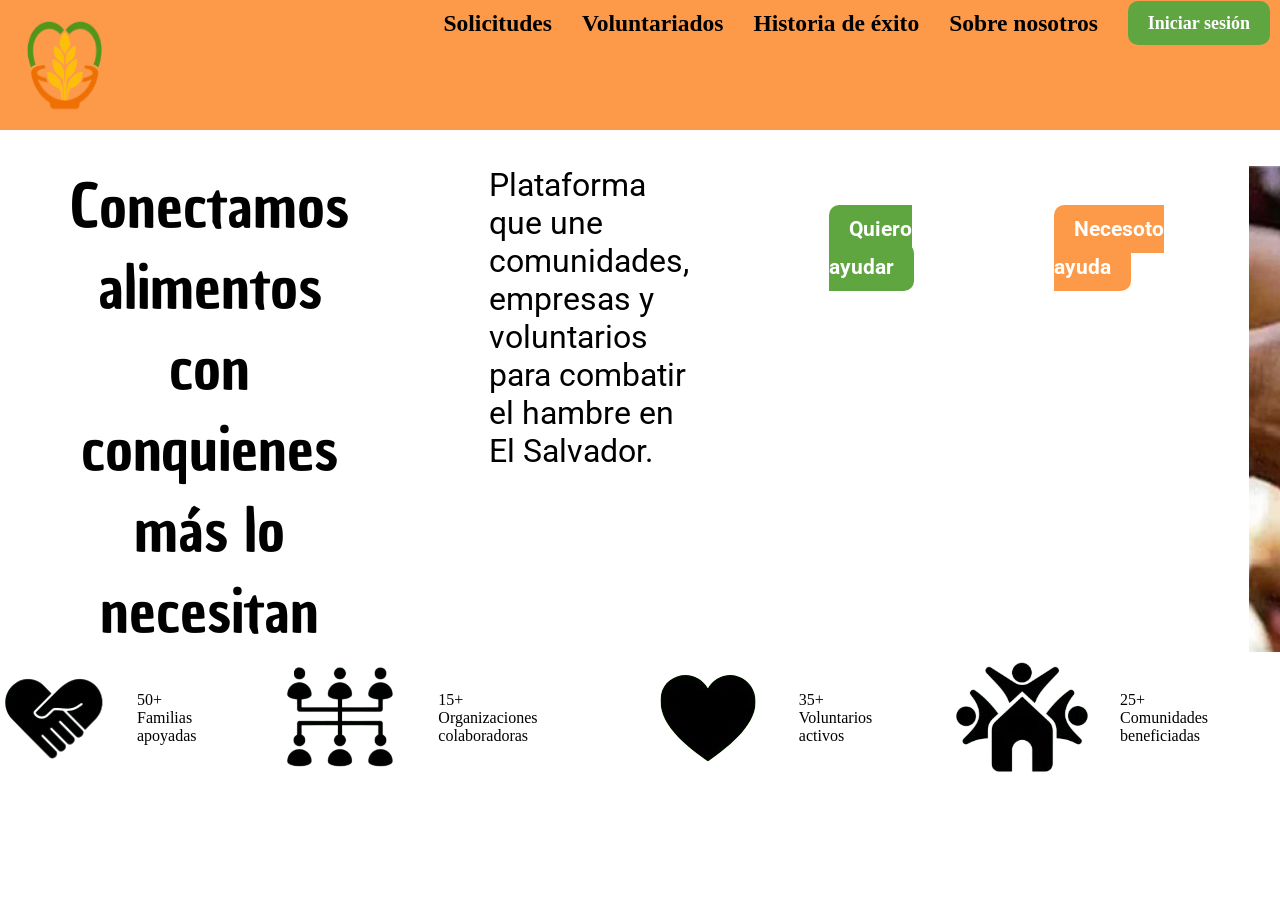
==== Proyecto/index.html @ 0f7ae1b9 "Correcciones codigo" ====
<!DOCTYPE html>
<html lang="en">
<head>
    <meta charset="UTF-8">
    <meta name="viewport" content="width=device-width, initial-scale=1.0">
    <title>Document</title>
    <link rel="stylesheet" href="CSS/estilo.css">
    
   <link rel="preconnect" href="https://fonts.googleapis.com">
   <link rel="preconnect" href="https://fonts.gstatic.com" crossorigin>
   <link href="https://fonts.googleapis.com/css2?family=Chau+Philomene+One:ital@0;1&display=swap" rel="stylesheet">
   <link href="https://fonts.googleapis.com/css2?family=Roboto:ital,wght@0,100..900;1,100..900&display=swap" rel="stylesheet">

</head>
<body >
    <header id="header">
      <a href="#inicio" >
      <img id="imagen"src="img/image-removebg-preview.png" height="110" width="110" align="left">
      </a>
      <nav id="link">
         <ul>
            <li><a id="s1" href="solicitudes.html">Solicitudes</a></li>
            <li><a id="s2" href="voluntarios.html">Voluntariados</a></li>
            <li><a id="s3" href="historia de exito.html">Historia de éxito</a></li>
            <li><a id="s4" href="sobre nosotros.html">Sobre nosotros</a></li>
            <li><a id="s5" href="iniciar sesion.html">Iniciar sesión</a></li>
         </ul>
      </nav>
   </header>
   <br>
   <br>
   <div class="contenedor">
      <div>
      <h1>Conectamos alimentos con conquienes más lo necesitan</h1>
      <p>Plataforma que une comunidades, empresas y voluntarios para combatir el hambre en El Salvador.</p>
      <div class="botones">
      <p id="button"><a id="b1" href="">Quiero ayudar</a></p> 
      <p id="button"><a id="b2" href="">Necesoto ayuda</a></p>
      </div>
      </div>
      <div>
         <img src="img/Screenshot 2026-07-09 100553.png" class="imagen1" >
      </div>
   </div>
   
   <nav >
      <ul class="contenedor2">
         <li><img src="img/Captura_de_pantalla_2026-07-11_193259-removebg-preview.png"></li>
         <li><p>50+</p>
            <p>Familias apoyadas</p></li>
         <li><img src="img/Captura_de_pantalla_2026-07-11_193320-removebg-preview.png"></li>
         <li><p>15+</p>
            <p>Organizaciones colaboradoras</p></li>
         <li><img src="img/Captura_de_pantalla_2026-07-11_193330-removebg-preview.png"></li>
         <li><p>35+</p>
            <p>Voluntarios activos</p></li>
         <li><img src="img/Captura_de_pantalla_2026-07-11_193341-removebg-preview.png"></li>
         <li><p>25+</p>
            <p>Comunidades beneficiadas</p></li>
      </ul>
   </nav>
   
</body>
</html>
---- Proyecto/CSS/estilo.css ----
* {
  margin: 0;
  padding: 0;
  box-sizing: border-box;
}

#header{
  position: sticky;
  top: 0;
  z-index: 1000;
  display: flex;
  background: #fd9a49;
  display: flex;
  flex-direction: row;
  justify-content: space-between;
  
  padding: 10px;
}

div{
  display: flex;
}
nav ul{
  display: flex;
  align-items: center;
  list-style: none;
  gap: 30px;
  margin:0;
  padding: 0;
}
 #s1{
  text-decoration: none;
  color: #000000;
  font-weight: bold;
  font-size: 23.5px;
 }

 #s2{
  text-decoration: none;
  color: #000000;
  font-weight: bold;
  font-size: 23.5px;
 }
 #s3{
  text-decoration: none;
  color: #000000;
  font-weight: bold;
  font-size: 23.5px;
 }
 #s4{
  text-decoration: none;
  color: #000000;
  font-weight: bold;
  font-size: 23.5px;
 }
 #imagen{
  display: block;
  cursor: pointer;
 }
#s5{
  background-color: #5fa640;
  color: white;
  text-decoration: none;
  padding: 12px 20px;
  border-radius: 10px;
  font-size: 18px;
  font-weight: bold;
}
 
#s5:hover{
  transform: scale(1.1);
}

.imagen1{
  width: 200px;
  margin-left: 15px;
  width: 45vw;
  height: auto;
}

h1{
  font-family: "Chau Philomene One", sans-serif;
  font-weight: 400;
  font-style: normal;
  font-size: 3.7rem;
  text-align: center;
  padding-left: 70px;
  padding-right: 70px;
  margin-top: 0;
}

.contenedor p{
  font-family: "Roboto", sans-serif;
  font-optical-sizing: auto;
  font-weight: 400;
  font-style: normal;
  font-size: 2rem;
  padding-left: 70px;
  padding-right: 70px;
}

.contenedor{
  display: flex;
  flex-direction: row;
}

.botones{
  display: flex;
  gap: 30x;
  margin-top: 40px;
}

#b1{
  background-color: #5fa640;
  color: white;
  text-decoration: none;
  padding: 12px 20px;
  border-radius: 10px;
  font-size:  1.3rem;
  font-weight: bold;
}
#b2{
  background-color: #fd9a49;
  color: white;
  text-decoration: none;
  padding: 12px 20px;
  border-radius: 10px;
  font-size: 1.3rem;
  font-weight: bold;
}

.impacto {
  width: 90%;
  max-width: 1500px;
  margin: 50px auto;
  padding: 40px;
  background-color: #4f941f;
  border-radius: 18px;
  display: grid;
  grid-template-columns: repeat(4, minmax(0, 1fr));
  gap: 30px;
  overflow: hidden;
}


.estadistica {
  min-width: 0;
  display: flex;
  align-items: center;
  justify-content: center;
  gap: 20px;
}


.estadistica img{
  width: 90px;

  height: 90px;

  object-fit: contain;

  flex-shrink: 0;
}

.impacto h2{
  margin: 0;
  font-size: 38px;
  color: black;
}

.impacto p{
  margin: 8px 0 0;
  font-size: 24px;
  line-height: 1.3;
  color: black;
}
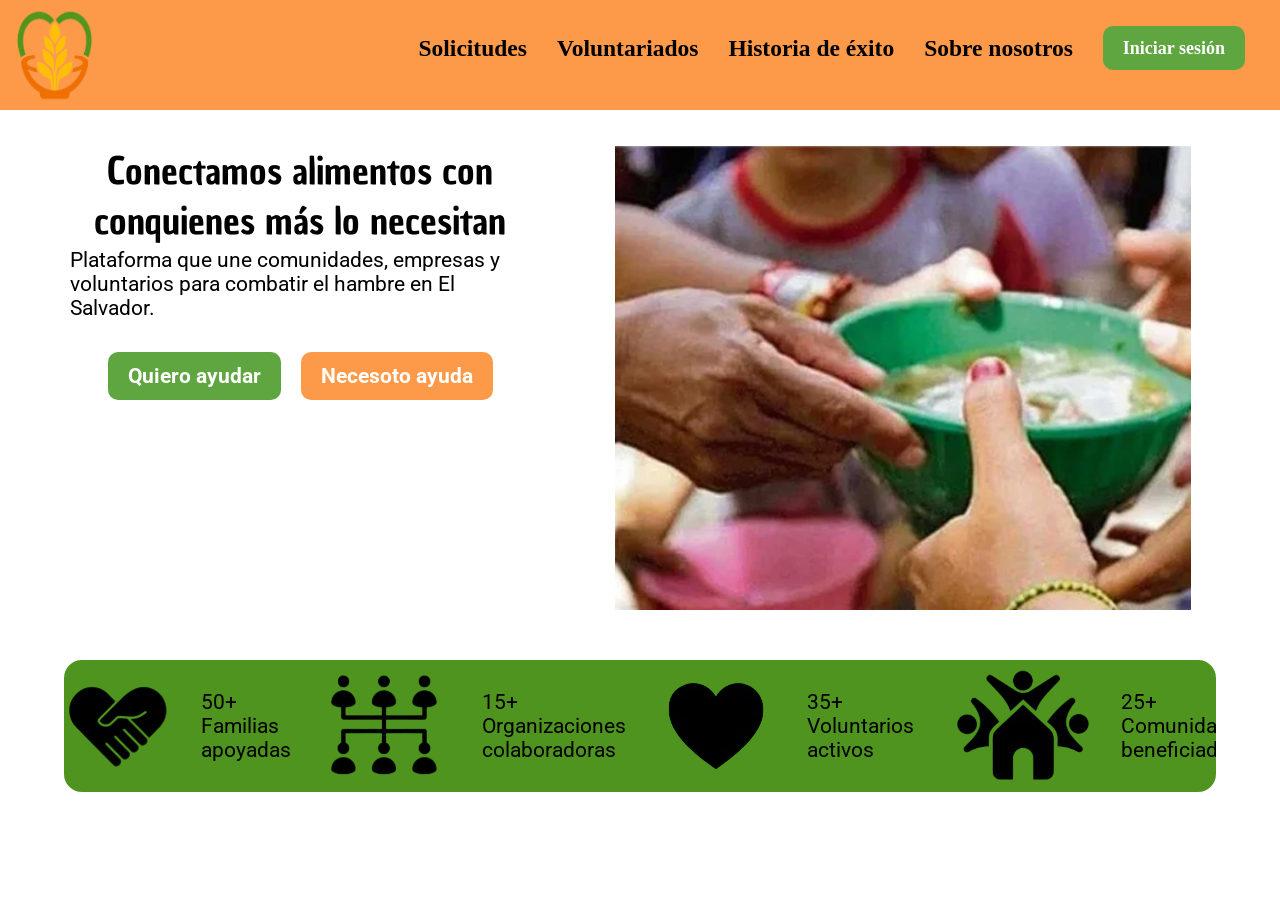
==== commit 7fe61b25: "Proyecto Fase 7" ====
--- a/Proyecto/index.html
+++ b/Proyecto/index.html
@@ -14,7 +14,7 @@
 </head>
 <body >
     <header id="header">
-      <a href="#inicio" >
+      <a>
       <img id="imagen"src="img/image-removebg-preview.png" height="110" width="110" align="left">
       </a>
       <nav id="link">
@@ -29,20 +29,27 @@
    </header>
    <br>
    <br>
-   <div class="contenedor">
-      <div>
-      <h1>Conectamos alimentos con conquienes más lo necesitan</h1>
-      <p>Plataforma que une comunidades, empresas y voluntarios para combatir el hambre en El Salvador.</p>
-      <div class="botones">
-      <p id="button"><a id="b1" href="">Quiero ayudar</a></p> 
-      <p id="button"><a id="b2" href="">Necesoto ayuda</a></p>
+   <div class="contenedordetodo">
+      <div class="contenedor">
+         <div>
+            <h1>Conectamos alimentos con conquienes más lo necesitan</h1>
+         </div>
+         <div>
+         <p>Plataforma que une comunidades, empresas y voluntarios para combatir el hambre en El Salvador.</p>
+         </div>
+         <div class="botones">
+         <a id="b1" href="">Quiero ayudar</a>
+         <a id="b2" href="">Necesoto ayuda</a>
+         </div>
+         
       </div>
-      </div>
-      <div>
-         <img src="img/Screenshot 2026-07-09 100553.png" class="imagen1" >
+
+      <div class="contenedor">
+         <div>
+            <img src="img/Screenshot 2026-07-09 100553.png" class="imagen1" >
+         </div>
       </div>
    </div>
-   
    <nav >
       <ul class="contenedor2">
          <li><img src="img/Captura_de_pantalla_2026-07-11_193259-removebg-preview.png"></li>
--- a/Proyecto/CSS/estilo.css
+++ b/Proyecto/CSS/estilo.css
@@ -10,11 +10,9 @@
   z-index: 1000;
   display: flex;
   background: #fd9a49;
-  display: flex;
   flex-direction: row;
   justify-content: space-between;
-  
-  padding: 10px;
+  padding: 0px;
 }
 
 div{
@@ -25,34 +23,19 @@
   align-items: center;
   list-style: none;
   gap: 30px;
-  margin:0;
+  margin: 35px;
   padding: 0;
 }
- #s1{
+nav ul li{
+  list-style: none;
+}
+nav ul li a{
   text-decoration: none;
-  color: #000000;
+  color: black;
   font-weight: bold;
   font-size: 23.5px;
- }
-
- #s2{
-  text-decoration: none;
-  color: #000000;
-  font-weight: bold;
-  font-size: 23.5px;
- }
- #s3{
-  text-decoration: none;
-  color: #000000;
-  font-weight: bold;
-  font-size: 23.5px;
- }
- #s4{
-  text-decoration: none;
-  color: #000000;
-  font-weight: bold;
-  font-size: 23.5px;
- }
+}
+ 
  #imagen{
   display: block;
   cursor: pointer;
@@ -77,37 +60,42 @@
   width: 45vw;
   height: auto;
 }
+.contenedor{
+    display: flex;
+    flex-direction: column;
+    align-items: flex-start;
+    gap: 2px;
+    max-width: 600px;
+}
 
-h1{
+.contenedor p, .botones a{
+  font-family: "Roboto", sans-serif;
+  font-optical-sizing: auto;
+  font-weight: 400;
+  font-style: normal;
+  font-size: 1.3rem;
+  padding-left: 70px;
+  padding-right: 70px;
+}
+
+.contenedor h1{
   font-family: "Chau Philomene One", sans-serif;
   font-weight: 400;
   font-style: normal;
-  font-size: 3.7rem;
+  font-size: 2.3rem;
   text-align: center;
   padding-left: 70px;
   padding-right: 70px;
   margin-top: 0;
 }
 
-.contenedor p{
-  font-family: "Roboto", sans-serif;
-  font-optical-sizing: auto;
-  font-weight: 400;
-  font-style: normal;
-  font-size: 2rem;
-  padding-left: 70px;
-  padding-right: 70px;
-}
-
-.contenedor{
-  display: flex;
-  flex-direction: row;
-}
-
 .botones{
   display: flex;
-  gap: 30x;
-  margin-top: 40px;
+  gap: 20px;
+  justify-content: center;
+  align-items: center;
+  margin-top: 30px;
+  width: 100%;
 }
 
 #b1{
@@ -118,6 +106,8 @@
   border-radius: 10px;
   font-size:  1.3rem;
   font-weight: bold;
+  display: block;
+ 
 }
 #b2{
   background-color: #fd9a49;
@@ -127,51 +117,27 @@
   border-radius: 10px;
   font-size: 1.3rem;
   font-weight: bold;
+  display: block;
 }
 
-.impacto {
+.contenedor2{
   width: 90%;
   max-width: 1500px;
   margin: 50px auto;
-  padding: 40px;
   background-color: #4f941f;
   border-radius: 18px;
-  display: grid;
   grid-template-columns: repeat(4, minmax(0, 1fr));
   gap: 30px;
   overflow: hidden;
+  font-family: "Roboto", sans-serif;
+  font-optical-sizing: auto;
+  font-weight: 400;
+  font-style: normal;
+  font-size: 1.3rem;
 }
 
-
-.estadistica {
-  min-width: 0;
-  display: flex;
-  align-items: center;
-  justify-content: center;
-  gap: 20px;
+#porcentaje{
+  font-weight: 40000;
+  font-size: 2.3rem;
 }
 
-
-.estadistica img{
-  width: 90px;
-
-  height: 90px;
-
-  object-fit: contain;
-
-  flex-shrink: 0;
-}
-
-.impacto h2{
-  margin: 0;
-  font-size: 38px;
-  color: black;
-}
-
-.impacto p{
-  margin: 8px 0 0;
-  font-size: 24px;
-  line-height: 1.3;
-  color: black;
-}
-
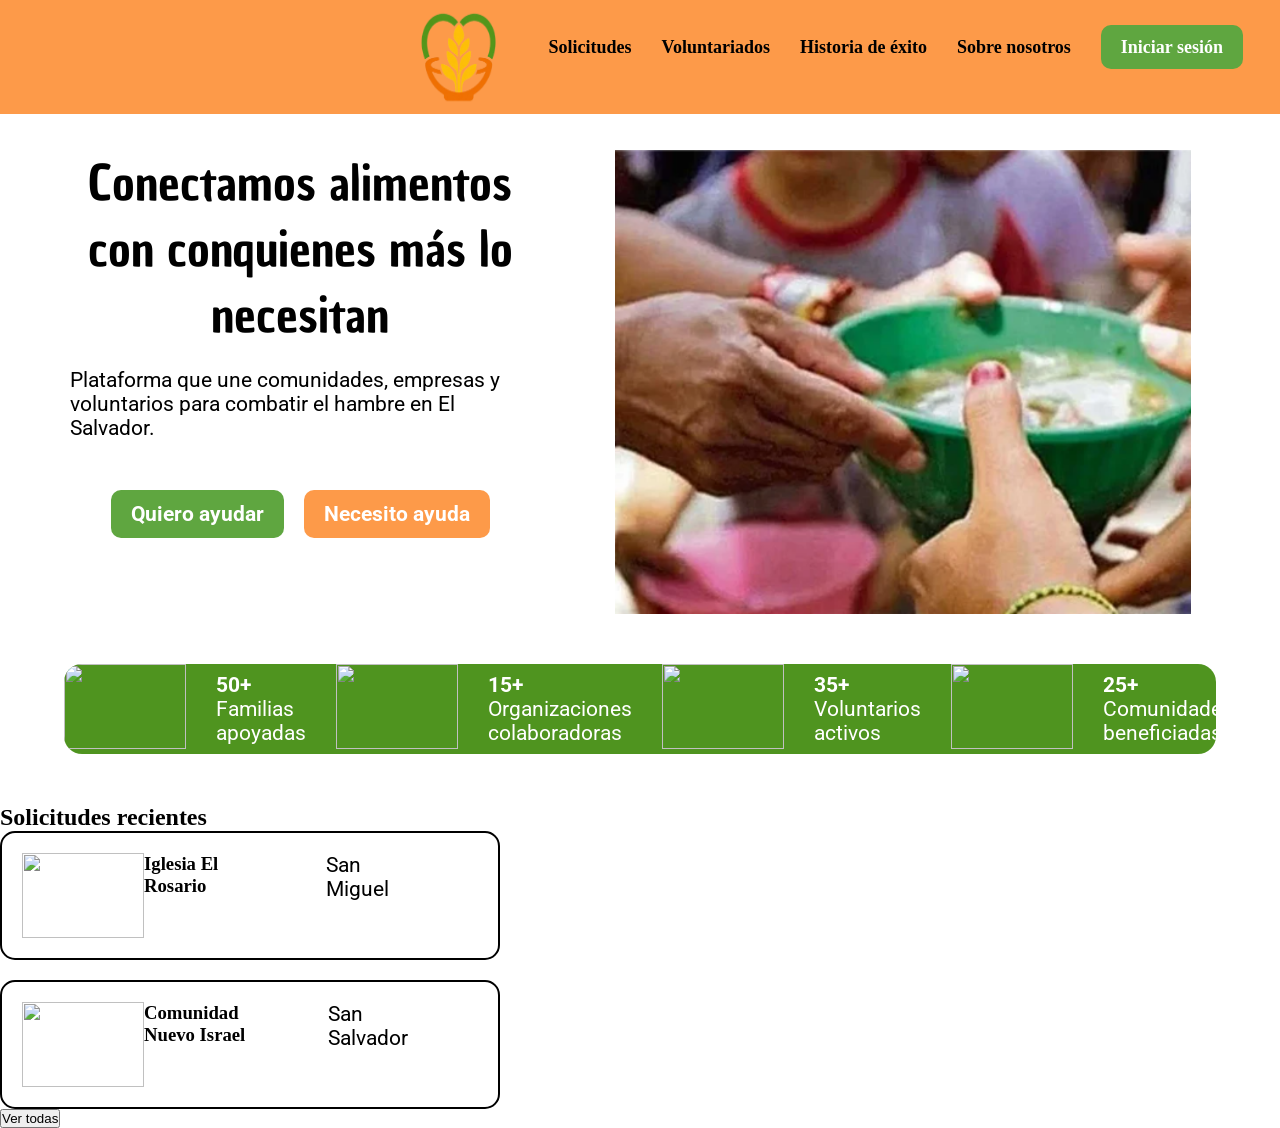
==== commit 8d1c8e30: "Arreglos de header (No finalizado)" ====
--- a/Proyecto/index.html
+++ b/Proyecto/index.html
@@ -6,6 +6,7 @@
     <title>Document</title>
     <link rel="stylesheet" href="CSS/estilo.css">
     
+
    <link rel="preconnect" href="https://fonts.googleapis.com">
    <link rel="preconnect" href="https://fonts.gstatic.com" crossorigin>
    <link href="https://fonts.googleapis.com/css2?family=Chau+Philomene+One:ital@0;1&display=swap" rel="stylesheet">
@@ -13,20 +14,24 @@
 
 </head>
 <body >
-    <header id="header">
-      <a>
-      <img id="imagen"src="img/image-removebg-preview.png" height="110" width="110" align="left">
-      </a>
+    <header>
+      <div id="logo-container">
+         <a>
+            <img id="logo"src="img/image-removebg-preview.png" height="110" width="110" align="left">
+         </a>
+      </div>
+      
       <nav id="link">
          <ul>
-            <li><a id="s1" href="solicitudes.html">Solicitudes</a></li>
-            <li><a id="s2" href="voluntarios.html">Voluntariados</a></li>
-            <li><a id="s3" href="historia de exito.html">Historia de éxito</a></li>
-            <li><a id="s4" href="sobre nosotros.html">Sobre nosotros</a></li>
-            <li><a id="s5" href="iniciar sesion.html">Iniciar sesión</a></li>
+            <li><a class="links" href="solicitudes.html">Solicitudes</a></li>
+            <li><a class="links" href="voluntarios.html">Voluntariados</a></li>
+            <li><a class="links" href="historia de exito.html">Historia de éxito</a></li>
+            <li><a class="links" href="sobre nosotros.html">Sobre nosotros</a></li>
+            <li><a class="links"  id="s5" href="iniciar sesion.html">Iniciar sesión</a></li>
          </ul>
       </nav>
    </header>
+   
    <br>
    <br>
    <div class="contenedordetodo">
@@ -39,7 +44,7 @@
          </div>
          <div class="botones">
          <a id="b1" href="">Quiero ayudar</a>
-         <a id="b2" href="">Necesoto ayuda</a>
+         <a id="b2" href="">Necesito ayuda</a>
          </div>
          
       </div>
@@ -52,20 +57,51 @@
    </div>
    <nav >
       <ul class="contenedor2">
-         <li><img src="img/Captura_de_pantalla_2026-07-11_193259-removebg-preview.png"></li>
-         <li><p>50+</p>
+         <li><img src="img/en blanco.png" height="85" width="122"></li>
+         <li><p><b>50+</b></p>
             <p>Familias apoyadas</p></li>
-         <li><img src="img/Captura_de_pantalla_2026-07-11_193320-removebg-preview.png"></li>
-         <li><p>15+</p>
+         <li><img src="img/en blanco 2.png" height="85" width="122"></li>
+         <li><p><b>15+</b></p>
             <p>Organizaciones colaboradoras</p></li>
-         <li><img src="img/Captura_de_pantalla_2026-07-11_193330-removebg-preview.png"></li>
-         <li><p>35+</p>
+         <li><img src="img/en blanco 3.png" height="85" width="122"></li>
+         <li><p><b>35+</b></p>
             <p>Voluntarios activos</p></li>
-         <li><img src="img/Captura_de_pantalla_2026-07-11_193341-removebg-preview.png"></li>
-         <li><p>25+</p>
+         <li><img src="img/en blanco 4.png" height="85" width="122"></li>
+         <li><p><b>25+</b></p>
             <p>Comunidades beneficiadas</p></li>
       </ul>
    </nav>
    
+   <h2>Solicitudes recientes</h2>
+
+<div class="contenedor">
+    <div class="tarjeta">
+      <img src="img/iglesia el rosario.png" height="85" width="122">  
+      <h3>Iglesia El Rosario</h3>
+      <p>San Miguel</p>
+    </div>
+
+    <div class="tarjeta">
+      <img src="img/cominidad nuevo israel.png" height="85" width="122">
+      <h3>Comunidad Nuevo Israel</h3>
+      <p>San Salvador</p>
+    </div>
+
+    <div class="tarjeta oculta">
+      <img src="img/Comunidad La Esperanza.jpg" height="85" width="122">
+      <h3>Comunidad La Esperanza</h3>
+      <p>Usulután</p>
+    </div>
+
+    <div class="tarjeta oculta">
+      <img src="img/Comunidad san jose.jpg" height="85" width="122">
+      <h3>Comunidad San José</h3>
+      <p>La Unión</p>
+    </div>
+</div>
+
+<button onclick="mostrarTodas()">Ver todas</button>
+
+<script src="script.js"></script>
 </body>
 </html>
--- a/Proyecto/CSS/estilo.css
+++ b/Proyecto/CSS/estilo.css
@@ -4,15 +4,25 @@
   box-sizing: border-box;
 }
 
-#header{
+header{
   position: sticky;
   top: 0;
   z-index: 1000;
   display: flex;
   background: #fd9a49;
   flex-direction: row;
-  justify-content: space-between;
-  padding: 0px;
+  justify-content: right;
+  padding: 2px;
+}
+
+#logo-container{
+  place-items: initial;
+}
+
+img,
+picture,
+video {
+  max-width: 100%;
 }
 
 div{
@@ -33,13 +43,14 @@
   text-decoration: none;
   color: black;
   font-weight: bold;
-  font-size: 23.5px;
+  font-size: 18px;
 }
  
- #imagen{
-  display: block;
+ #logo{
+  display: flex;
   cursor: pointer;
  }
+
 #s5{
   background-color: #5fa640;
   color: white;
@@ -82,7 +93,7 @@
   font-family: "Chau Philomene One", sans-serif;
   font-weight: 400;
   font-style: normal;
-  font-size: 2.3rem;
+  font-size: 3rem;
   text-align: center;
   padding-left: 70px;
   padding-right: 70px;
@@ -135,9 +146,24 @@
   font-style: normal;
   font-size: 1.3rem;
 }
-
-#porcentaje{
-  font-weight: 40000;
-  font-size: 2.3rem;
+.contenedor2 p{
+  color: white;
 }
 
+.contenedor{
+    display: flex;
+    flex-wrap: wrap;
+    gap: 20px;
+}
+
+.tarjeta{
+    width: 500px;
+    border: 2px solid black;
+    border-radius: 15px;
+    padding: 20px;
+}
+
+.oculta{
+    display: none;
+}
+
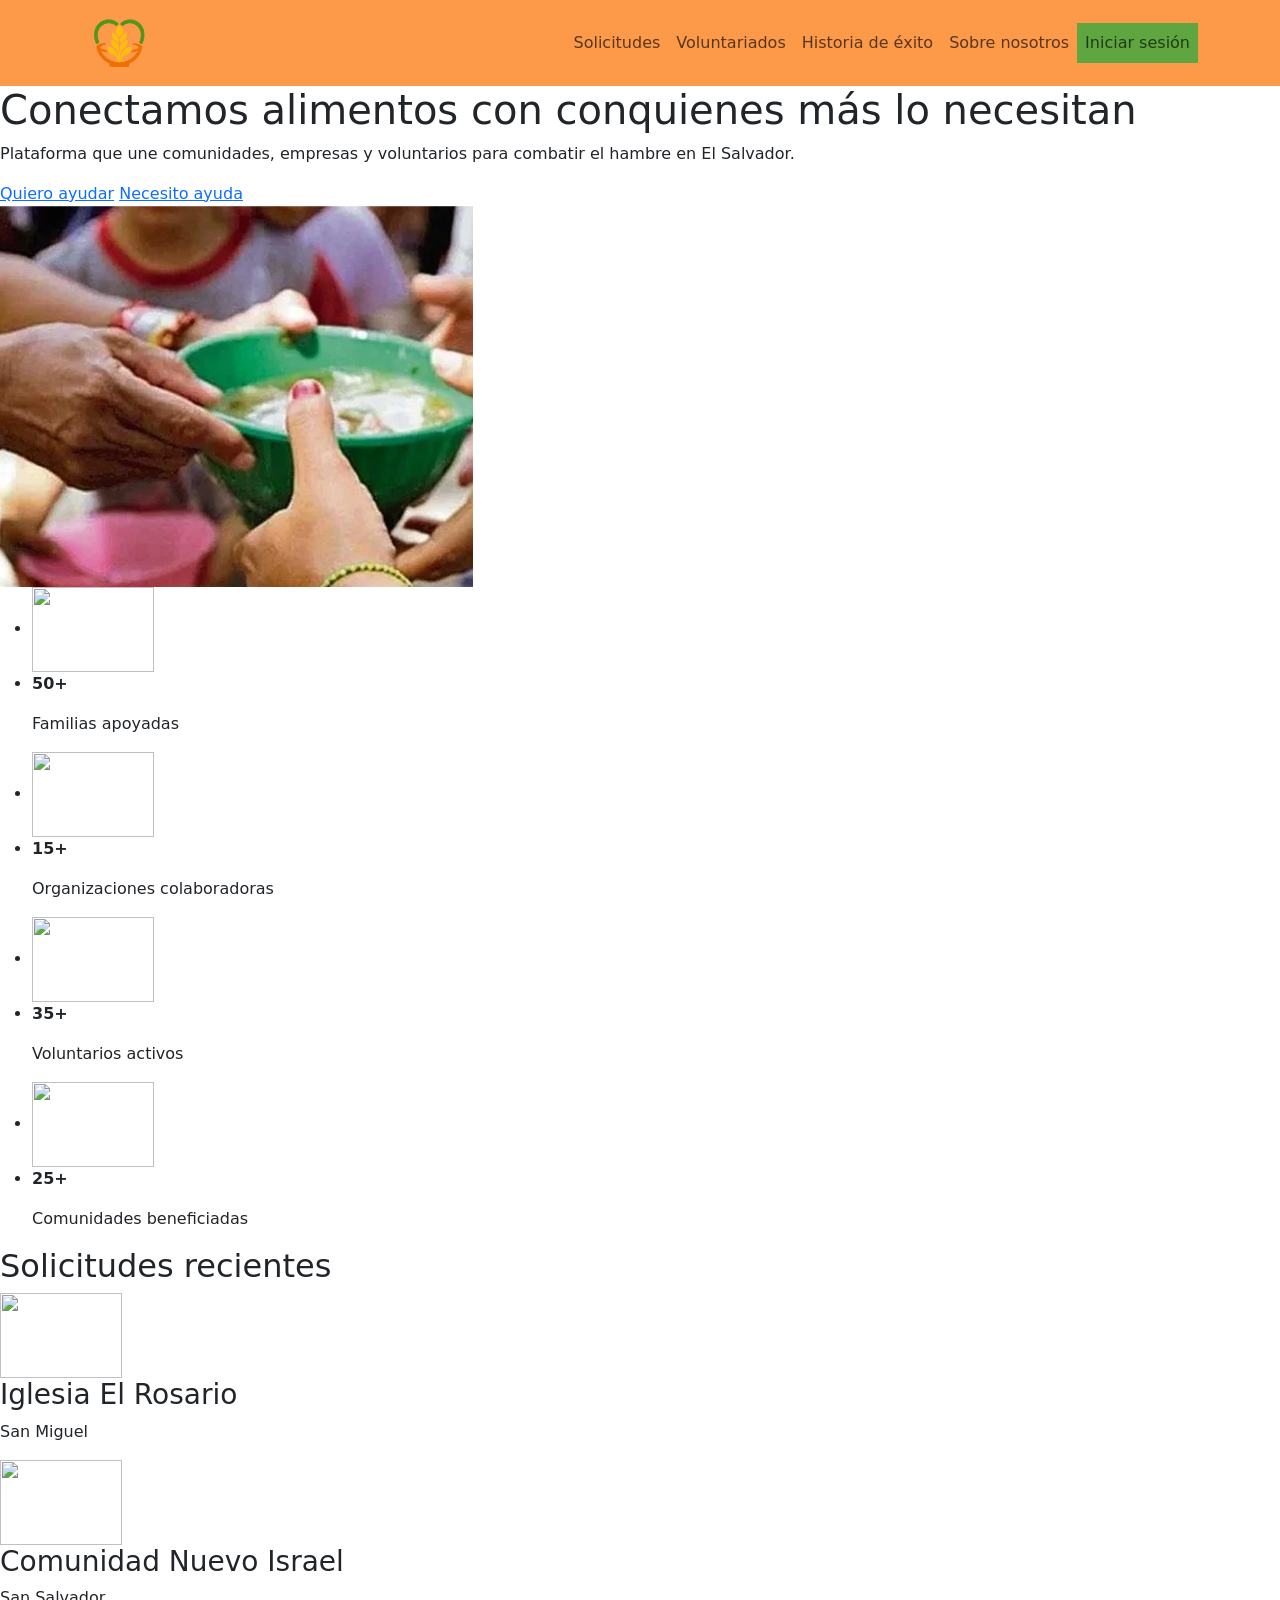
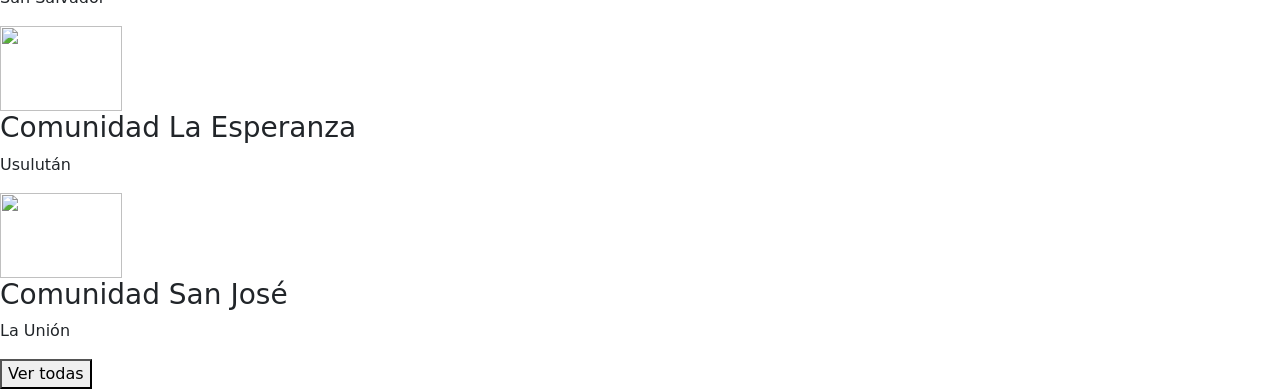
==== commit 6ac26e0a: "Adding headers in all the pages" ====
--- a/Proyecto/index.html
+++ b/Proyecto/index.html
@@ -1,39 +1,41 @@
 <!DOCTYPE html>
 <html lang="en">
 <head>
-    <meta charset="UTF-8">
-    <meta name="viewport" content="width=device-width, initial-scale=1.0">
-    <title>Document</title>
-    <link rel="stylesheet" href="CSS/estilo.css">
-    
-
+   <meta charset="UTF-8">
+   <meta name="viewport" content="width=device-width, initial-scale=1.0">
+   <title>Home | FeedTogether</title>
+   <link rel="stylesheet" href="CSS/estilos.css">
+   
+   <!--Google fonts links below-->
    <link rel="preconnect" href="https://fonts.googleapis.com">
    <link rel="preconnect" href="https://fonts.gstatic.com" crossorigin>
    <link href="https://fonts.googleapis.com/css2?family=Chau+Philomene+One:ital@0;1&display=swap" rel="stylesheet">
    <link href="https://fonts.googleapis.com/css2?family=Roboto:ital,wght@0,100..900;1,100..900&display=swap" rel="stylesheet">
+   
+   <!--Bootstrap link below -->
+   <link href="https://cdn.jsdelivr.net/npm/bootstrap@5.3.8/dist/css/bootstrap.min.css" rel="stylesheet">
 
 </head>
-<body >
-    <header>
-      <div id="logo-container">
-         <a>
-            <img id="logo"src="img/image-removebg-preview.png" height="110" width="110" align="left">
-         </a>
-      </div>
-      
-      <nav id="link">
-         <ul>
-            <li><a class="links" href="solicitudes.html">Solicitudes</a></li>
-            <li><a class="links" href="voluntarios.html">Voluntariados</a></li>
-            <li><a class="links" href="historia de exito.html">Historia de éxito</a></li>
-            <li><a class="links" href="sobre nosotros.html">Sobre nosotros</a></li>
-            <li><a class="links"  id="s5" href="iniciar sesion.html">Iniciar sesión</a></li>
-         </ul>
-      </nav>
-   </header>
-   
-   <br>
-   <br>
+   <!--Header start-->
+   <nav class="navbar navbar-expand-lg sticky-top header" >
+        <div class="container">
+            <a class="navbar-brand font-special" href="#"><img class="img-fluid d-block mx-auto" width="75px" id="logo"src="img/image-removebg-preview.png"></a>
+            <button class="navbar-toggler" type="button" data-bs-toggle="collapse" data-bs-target="#navbarNav">
+                <span class="navbar-toggler-icon"></span>
+            </button>
+            <div class="collapse navbar-collapse" id="navbarNav">
+                <ul class="navbar-nav ms-auto">
+                    <li class="nav-item"><a class="nav-link" href="#s1">Solicitudes</a></li>
+                    <li class="nav-item"><a class="nav-link" href="#s2">Voluntariados</a></li>
+                    <li class="nav-item"><a class="nav-link" href="#s3">Historia de éxito</a></li>
+                    <li class="nav-item"><a class="nav-link" href="#s4">Sobre nosotros</a></li>
+                    <li class="nav-item inicioSesion"><a class="nav-link border-black" href="#s5">Iniciar sesión</a></li>
+                </ul>
+            </div>
+        </div>
+   </nav>
+   <!--Header end-->
+
    <div class="contenedordetodo">
       <div class="contenedor">
          <div>
--- a/Proyecto/CSS/estilos.css
+++ b/Proyecto/CSS/estilos.css
@@ -0,0 +1,7 @@
+.header{
+    background-color: #fd9a49;
+}
+
+.inicioSesion{
+    background-color: #5fa640 ;
+}
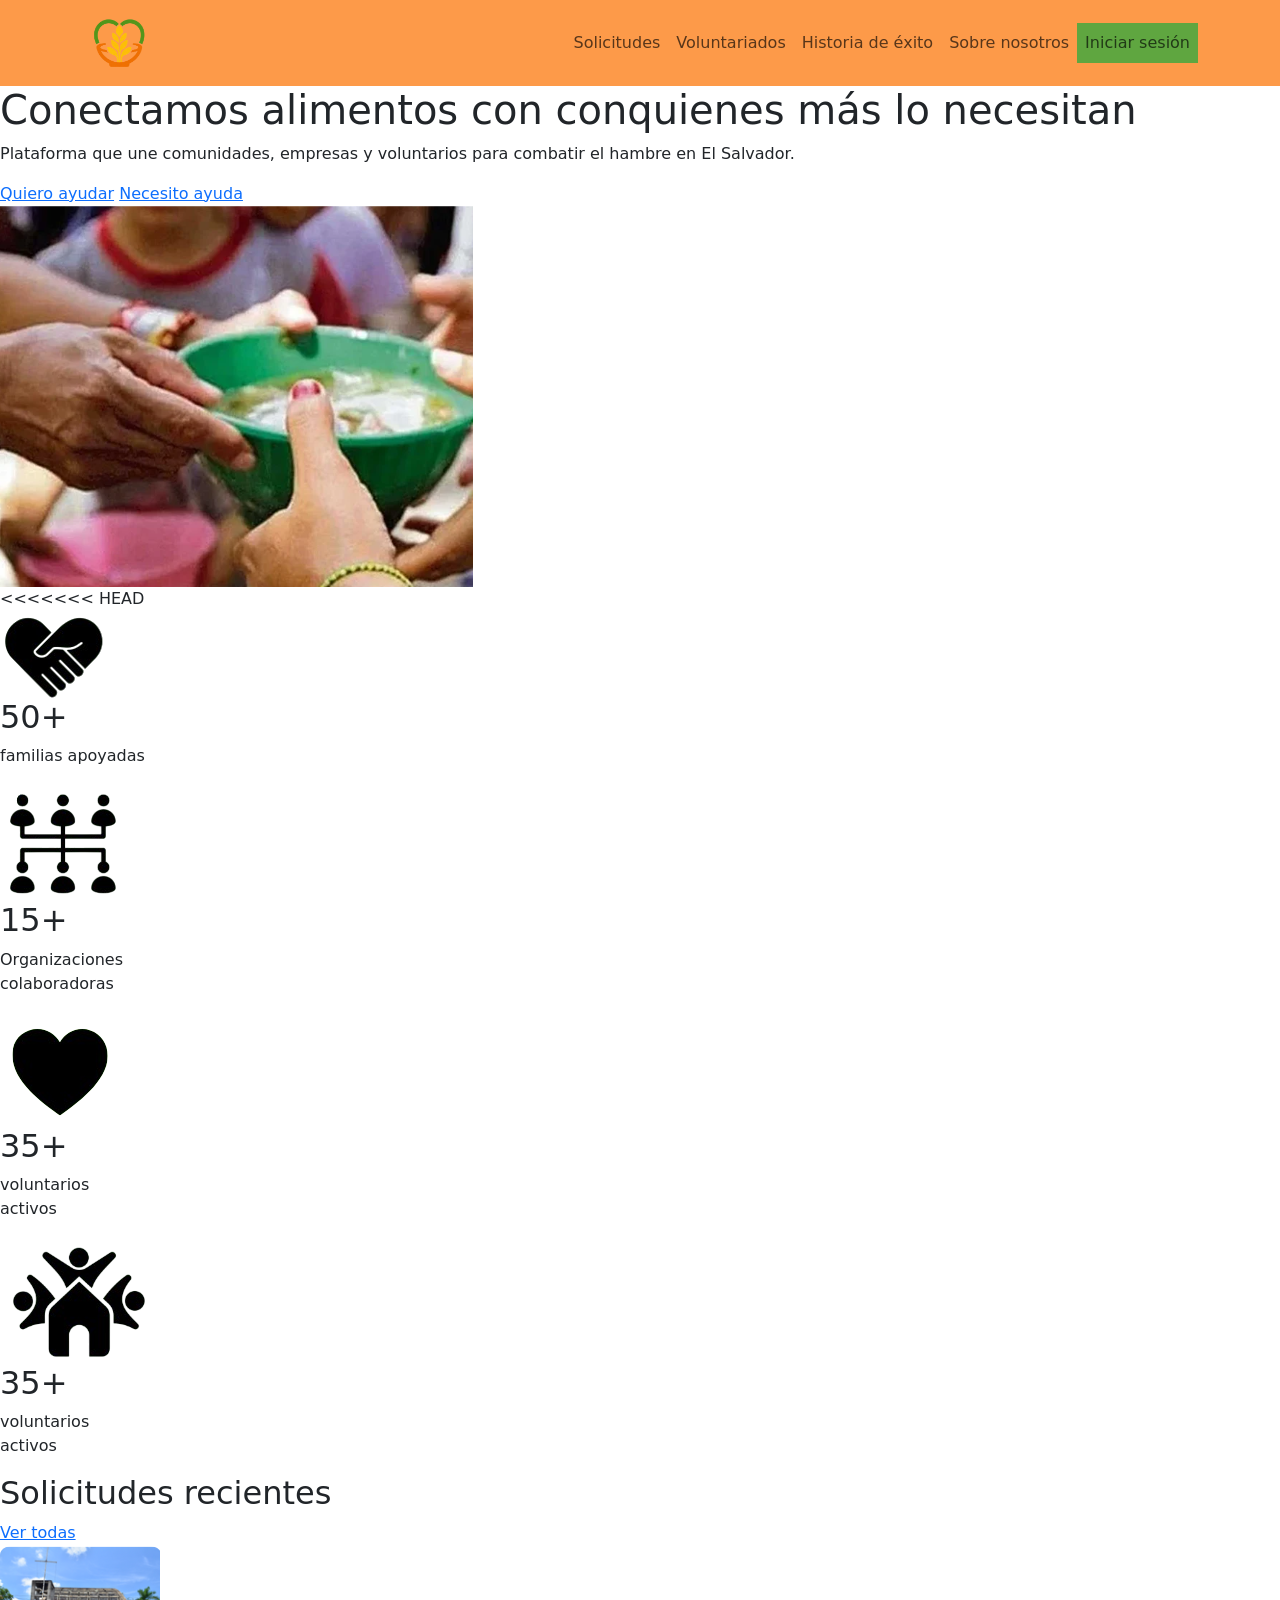
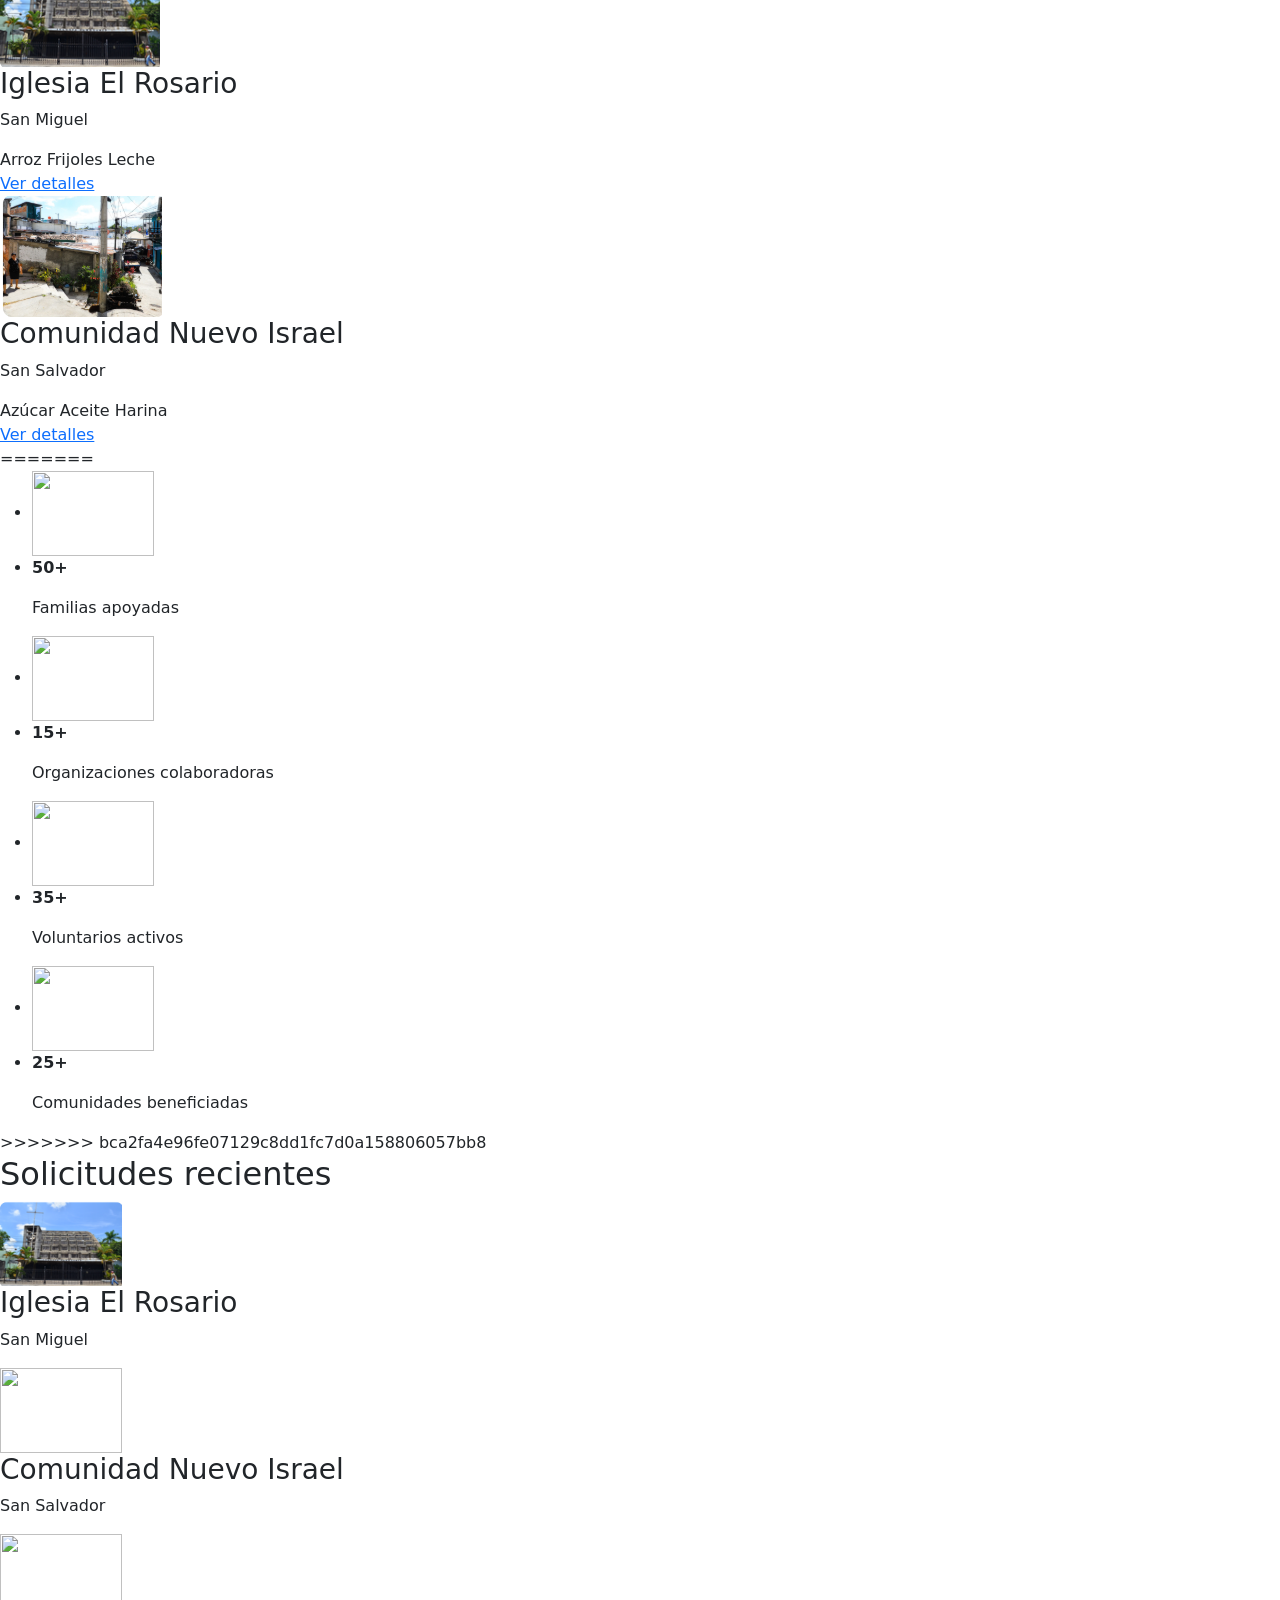
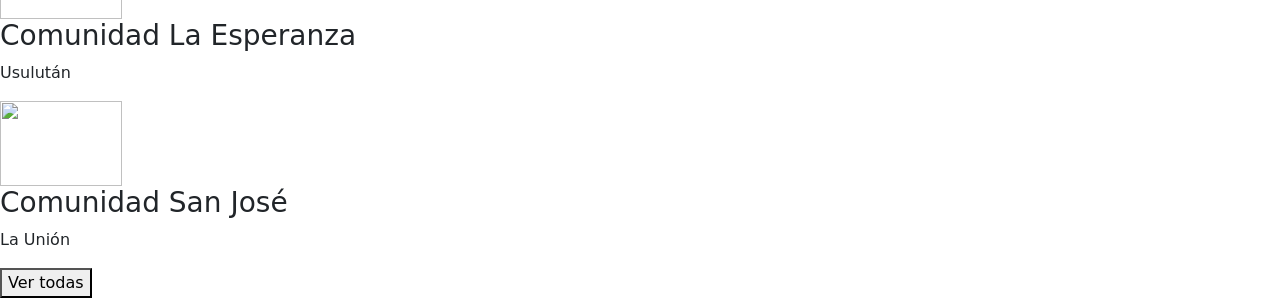
==== commit 9218efb5: "Merge branch 'main' of https://github.com/AleEsc0bar09/EXPOLOGROS-G4" ====
--- a/Proyecto/index.html
+++ b/Proyecto/index.html
@@ -57,6 +57,93 @@
          </div>
       </div>
    </div>
+<<<<<<< HEAD
+   
+   <section class="impacto">
+   <div class="estadistica">
+    <div><img src="img/Captura_de_pantalla_2026-07-11_193259-removebg-preview.png"></div>
+    <div>
+      <h2>50+</h2>
+      <p>familias apoyadas</p>
+    </div>
+  </div>
+   <div class="estadistica">
+    <div><img src="img/Captura_de_pantalla_2026-07-11_193320-removebg-preview.png"></div>
+    <div>
+      <h2>15+</h2>
+      <p>Organizaciones<br>colaboradoras</p>
+    </div>
+  </div>
+  <div class="estadistica">
+    <div><img src="img/Captura_de_pantalla_2026-07-11_193330-removebg-preview.png"></div>
+    <div>
+      <h2>35+</h2>
+      <p>voluntarios<br>activos</p>
+    </div>
+  </div>
+  <div class="estadistica">
+    <div><img src="img/Captura_de_pantalla_2026-07-11_193341-removebg-preview.png"></div>
+
+    <div>
+      <h2>35+</h2>
+      <p>voluntarios<br>activos</p>
+    </div>
+  </div>
+  </section>
+
+  <section class="solicitudes">
+
+  <div class="encabezado-solicitudes">
+    <h2>Solicitudes recientes</h2>
+    <a href="#">Ver todas</a>
+  </div>
+
+  <div class="lista-solicitudes">
+
+    <article class="tarjeta-solicitud">
+
+      <img src="img/iglesia el rosario.png"alt="Iglesia El Rosario">
+
+      <div class="contenido-tarjeta">
+        <h3>Iglesia El Rosario</h3>
+
+        <p>San Miguel</p>
+
+        <div class="etiquetas">
+          <span>Arroz</span>
+          <span>Frijoles</span>
+          <span>Leche</span>
+        </div>
+
+        <a href="#" class="ver-detalles">Ver detalles</a>
+      </div>
+
+    </article>
+
+    <article class="tarjeta-solicitud">
+
+      <img src="img/comunidad nuevo israel.png" alt="Comunidad Nuevo Israel">
+
+      <div class="contenido-tarjeta">
+        <h3>Comunidad Nuevo Israel</h3>
+
+        <p>San Salvador</p>
+
+        <div class="etiquetas">
+          <span>Azúcar</span>
+          <span>Aceite</span>
+          <span>Harina</span>
+        </div>
+
+        <a href="#" class="ver-detalles">Ver detalles</a>
+      </div>
+
+    </article>
+
+  </div>
+
+</section>
+=======
    <nav >
       <ul class="contenedor2">
          <li><img src="img/en blanco.png" height="85" width="122"></li>
@@ -73,6 +160,7 @@
             <p>Comunidades beneficiadas</p></li>
       </ul>
    </nav>
+>>>>>>> bca2fa4e96fe07129c8dd1fc7d0a158806057bb8
    
    <h2>Solicitudes recientes</h2>
 
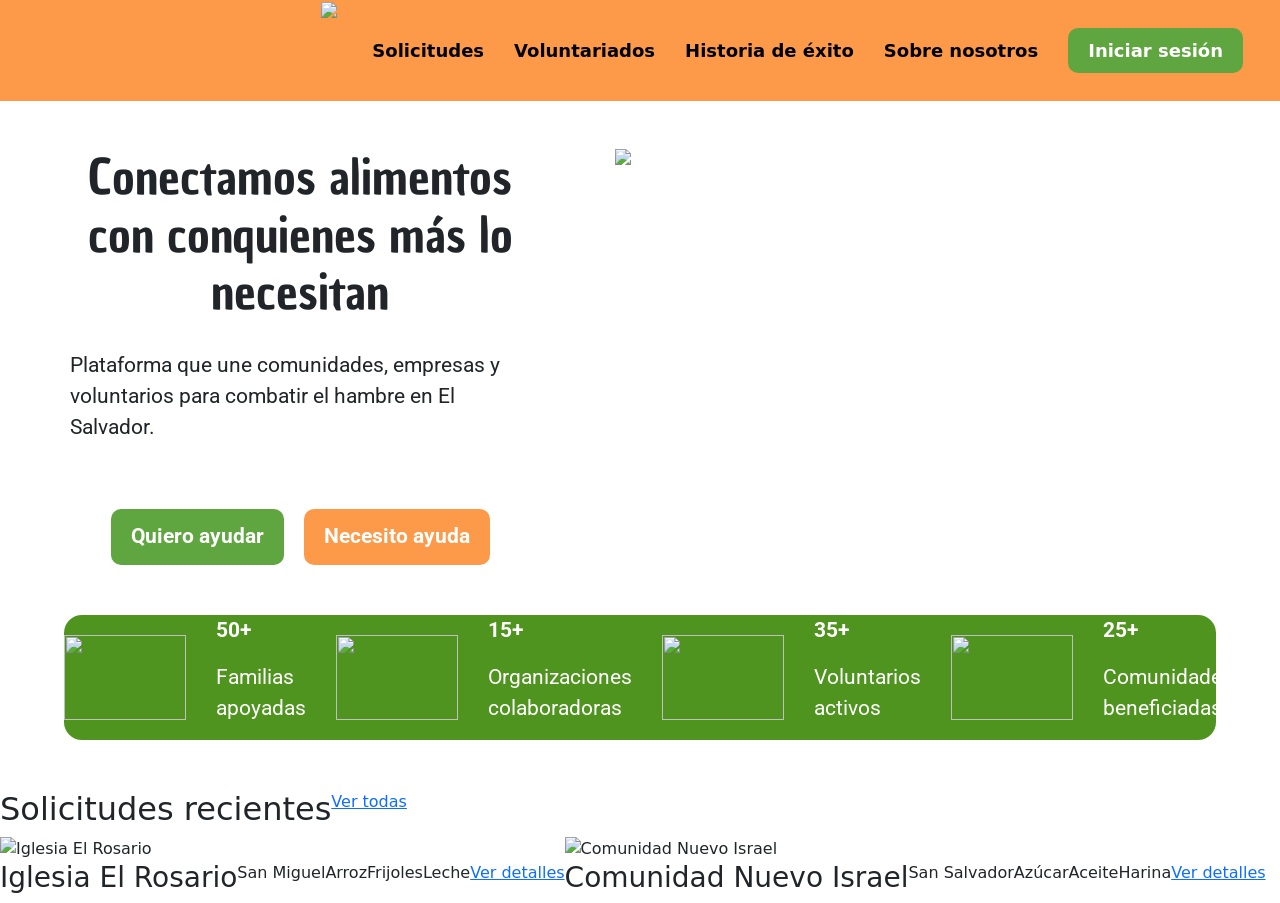
==== commit 0df4ed89: "Proyecto Fase 10" ====
--- a/Proyecto/index.html
+++ b/Proyecto/index.html
@@ -4,7 +4,7 @@
    <meta charset="UTF-8">
    <meta name="viewport" content="width=device-width, initial-scale=1.0">
    <title>Home | FeedTogether</title>
-   <link rel="stylesheet" href="CSS/estilos.css">
+   <link rel="stylesheet" href="CSS/estilo.css">
    
    <!--Google fonts links below-->
    <link rel="preconnect" href="https://fonts.googleapis.com">
@@ -13,29 +13,29 @@
    <link href="https://fonts.googleapis.com/css2?family=Roboto:ital,wght@0,100..900;1,100..900&display=swap" rel="stylesheet">
    
    <!--Bootstrap link below -->
-   <link href="https://cdn.jsdelivr.net/npm/bootstrap@5.3.8/dist/css/bootstrap.min.css" rel="stylesheet">
-
+   <link href="https://cdn.jsdelivr.net/npm/bootstrap@5.3.8/dist/css/bootstrap.min.css" rel="stylesheet" integrity="sha384-sRIl4kxILFvY47J16cr9ZwB07vP4J8+LH7qKQnuqkuIAvNWLzeN8tE5YBujZqJLB" crossorigin="anonymous">
 </head>
-   <!--Header start-->
-   <nav class="navbar navbar-expand-lg sticky-top header" >
-        <div class="container">
-            <a class="navbar-brand font-special" href="#"><img class="img-fluid d-block mx-auto" width="75px" id="logo"src="img/image-removebg-preview.png"></a>
-            <button class="navbar-toggler" type="button" data-bs-toggle="collapse" data-bs-target="#navbarNav">
-                <span class="navbar-toggler-icon"></span>
-            </button>
-            <div class="collapse navbar-collapse" id="navbarNav">
-                <ul class="navbar-nav ms-auto">
-                    <li class="nav-item"><a class="nav-link" href="#s1">Solicitudes</a></li>
-                    <li class="nav-item"><a class="nav-link" href="#s2">Voluntariados</a></li>
-                    <li class="nav-item"><a class="nav-link" href="#s3">Historia de éxito</a></li>
-                    <li class="nav-item"><a class="nav-link" href="#s4">Sobre nosotros</a></li>
-                    <li class="nav-item inicioSesion"><a class="nav-link border-black" href="#s5">Iniciar sesión</a></li>
-                </ul>
-            </div>
-        </div>
-   </nav>
-   <!--Header end-->
-
+<body >
+   <header>
+      <div id="logo-container">
+         <a>
+            <img id="logo"src="img/image-removebg-preview.png">
+         </a>
+      </div>
+      
+      <nav id="link">
+         <ul>
+            <li><a class="links" href="solicitudes.html">Solicitudes</a></li>
+            <li><a class="links" href="voluntarios.html">Voluntariados</a></li>
+            <li><a class="links" href="historia de exito.html">Historia de éxito</a></li>
+            <li><a class="links" href="sobre nosotros.html">Sobre nosotros</a></li>
+            <li><a class="links"  id="s5" href="iniciar sesion.html">Iniciar sesión</a></li>
+         </ul>
+      </nav>
+   </header>
+   
+   <br>
+   <br>
    <div class="contenedordetodo">
       <div class="contenedor">
          <div>
@@ -57,39 +57,23 @@
          </div>
       </div>
    </div>
-<<<<<<< HEAD
-   
-   <section class="impacto">
-   <div class="estadistica">
-    <div><img src="img/Captura_de_pantalla_2026-07-11_193259-removebg-preview.png"></div>
-    <div>
-      <h2>50+</h2>
-      <p>familias apoyadas</p>
-    </div>
-  </div>
-   <div class="estadistica">
-    <div><img src="img/Captura_de_pantalla_2026-07-11_193320-removebg-preview.png"></div>
-    <div>
-      <h2>15+</h2>
-      <p>Organizaciones<br>colaboradoras</p>
-    </div>
-  </div>
-  <div class="estadistica">
-    <div><img src="img/Captura_de_pantalla_2026-07-11_193330-removebg-preview.png"></div>
-    <div>
-      <h2>35+</h2>
-      <p>voluntarios<br>activos</p>
-    </div>
-  </div>
-  <div class="estadistica">
-    <div><img src="img/Captura_de_pantalla_2026-07-11_193341-removebg-preview.png"></div>
 
-    <div>
-      <h2>35+</h2>
-      <p>voluntarios<br>activos</p>
-    </div>
-  </div>
-  </section>
+   <nav >
+      <ul class="contenedor2">
+         <li><img src="img/en blanco.png" height="85" width="122"></li>
+         <li><p><b>50+</b></p>
+            <p>Familias apoyadas</p></li>
+         <li><img src="img/en blanco 2.png" height="85" width="122"></li>
+         <li><p><b>15+</b></p>
+            <p>Organizaciones colaboradoras</p></li>
+         <li><img src="img/en blanco 3.png" height="85" width="122"></li>
+         <li><p><b>35+</b></p>
+            <p>Voluntarios activos</p></li>
+         <li><img src="img/en blanco 4.png" height="85" width="122"></li>
+         <li><p><b>25+</b></p>
+            <p>Comunidades beneficiadas</p></li>
+      </ul>
+   </nav>
 
   <section class="solicitudes">
 
@@ -143,55 +127,3 @@
   </div>
 
 </section>
-=======
-   <nav >
-      <ul class="contenedor2">
-         <li><img src="img/en blanco.png" height="85" width="122"></li>
-         <li><p><b>50+</b></p>
-            <p>Familias apoyadas</p></li>
-         <li><img src="img/en blanco 2.png" height="85" width="122"></li>
-         <li><p><b>15+</b></p>
-            <p>Organizaciones colaboradoras</p></li>
-         <li><img src="img/en blanco 3.png" height="85" width="122"></li>
-         <li><p><b>35+</b></p>
-            <p>Voluntarios activos</p></li>
-         <li><img src="img/en blanco 4.png" height="85" width="122"></li>
-         <li><p><b>25+</b></p>
-            <p>Comunidades beneficiadas</p></li>
-      </ul>
-   </nav>
->>>>>>> bca2fa4e96fe07129c8dd1fc7d0a158806057bb8
-   
-   <h2>Solicitudes recientes</h2>
-
-<div class="contenedor">
-    <div class="tarjeta">
-      <img src="img/iglesia el rosario.png" height="85" width="122">  
-      <h3>Iglesia El Rosario</h3>
-      <p>San Miguel</p>
-    </div>
-
-    <div class="tarjeta">
-      <img src="img/cominidad nuevo israel.png" height="85" width="122">
-      <h3>Comunidad Nuevo Israel</h3>
-      <p>San Salvador</p>
-    </div>
-
-    <div class="tarjeta oculta">
-      <img src="img/Comunidad La Esperanza.jpg" height="85" width="122">
-      <h3>Comunidad La Esperanza</h3>
-      <p>Usulután</p>
-    </div>
-
-    <div class="tarjeta oculta">
-      <img src="img/Comunidad san jose.jpg" height="85" width="122">
-      <h3>Comunidad San José</h3>
-      <p>La Unión</p>
-    </div>
-</div>
-
-<button onclick="mostrarTodas()">Ver todas</button>
-
-<script src="script.js"></script>
-</body>
-</html>
--- a/Proyecto/CSS/estilo.css
+++ b/Proyecto/CSS/estilo.css
@@ -0,0 +1,169 @@
+* {
+  margin: 0;
+  padding: 0;
+  box-sizing: border-box;
+}
+
+header{
+  position: sticky;
+  top: 0;
+  z-index: 1000;
+  display: flex;
+  background: #fd9a49;
+  flex-direction: row;
+  justify-content: right;
+  padding: 2px;
+}
+
+#logo-container{
+  place-items: initial;
+}
+
+img,
+picture,
+video {
+  max-width: 100%;
+}
+
+div{
+  display: flex;
+}
+nav ul{
+  display: flex;
+  align-items: center;
+  list-style: none;
+  gap: 30px;
+  margin: 35px;
+  padding: 0;
+}
+nav ul li{
+  list-style: none;
+}
+nav ul li a{
+  text-decoration: none;
+  color: black;
+  font-weight: bold;
+  font-size: 18px;
+}
+ 
+ #logo{
+  display: flex;
+  cursor: pointer;
+ }
+
+#s5{
+  background-color: #5fa640;
+  color: white;
+  text-decoration: none;
+  padding: 12px 20px;
+  border-radius: 10px;
+  font-size: 18px;
+  font-weight: bold;
+}
+ 
+#s5:hover{
+  transform: scale(1.1);
+}
+
+.imagen1{
+  width: 200px;
+  margin-left: 15px;
+  width: 45vw;
+  height: auto;
+}
+.contenedor{
+    display: flex;
+    flex-direction: column;
+    align-items: flex-start;
+    gap: 2px;
+    max-width: 600px;
+}
+
+.contenedor p, .botones a{
+  font-family: "Roboto", sans-serif;
+  font-optical-sizing: auto;
+  font-weight: 400;
+  font-style: normal;
+  font-size: 1.3rem;
+  padding-left: 70px;
+  padding-right: 70px;
+}
+
+.contenedor h1{
+  font-family: "Chau Philomene One", sans-serif;
+  font-weight: 400;
+  font-style: normal;
+  font-size: 3rem;
+  text-align: center;
+  padding-left: 70px;
+  padding-right: 70px;
+  margin-top: 0;
+}
+
+.botones{
+  display: flex;
+  gap: 20px;
+  justify-content: center;
+  align-items: center;
+  margin-top: 30px;
+  width: 100%;
+}
+
+#b1{
+  background-color: #5fa640;
+  color: white;
+  text-decoration: none;
+  padding: 12px 20px;
+  border-radius: 10px;
+  font-size:  1.3rem;
+  font-weight: bold;
+  display: block;
+ 
+}
+#b2{
+  background-color: #fd9a49;
+  color: white;
+  text-decoration: none;
+  padding: 12px 20px;
+  border-radius: 10px;
+  font-size: 1.3rem;
+  font-weight: bold;
+  display: block;
+}
+
+.contenedor2{
+  width: 90%;
+  max-width: 1500px;
+  margin: 50px auto;
+  background-color: #4f941f;
+  border-radius: 18px;
+  grid-template-columns: repeat(4, minmax(0, 1fr));
+  gap: 30px;
+  overflow: hidden;
+  font-family: "Roboto", sans-serif;
+  font-optical-sizing: auto;
+  font-weight: 400;
+  font-style: normal;
+  font-size: 1.3rem;
+}
+.contenedor2 p{
+  color: white;
+}
+
+.contenedor{
+    display: flex;
+    flex-wrap: wrap;
+    gap: 20px;
+}
+
+.tarjeta{
+    width: 500px;
+    border: 2px solid black;
+    border-radius: 15px;
+    padding: 20px;
+}
+
+.oculta{
+    display: none;
+}
+
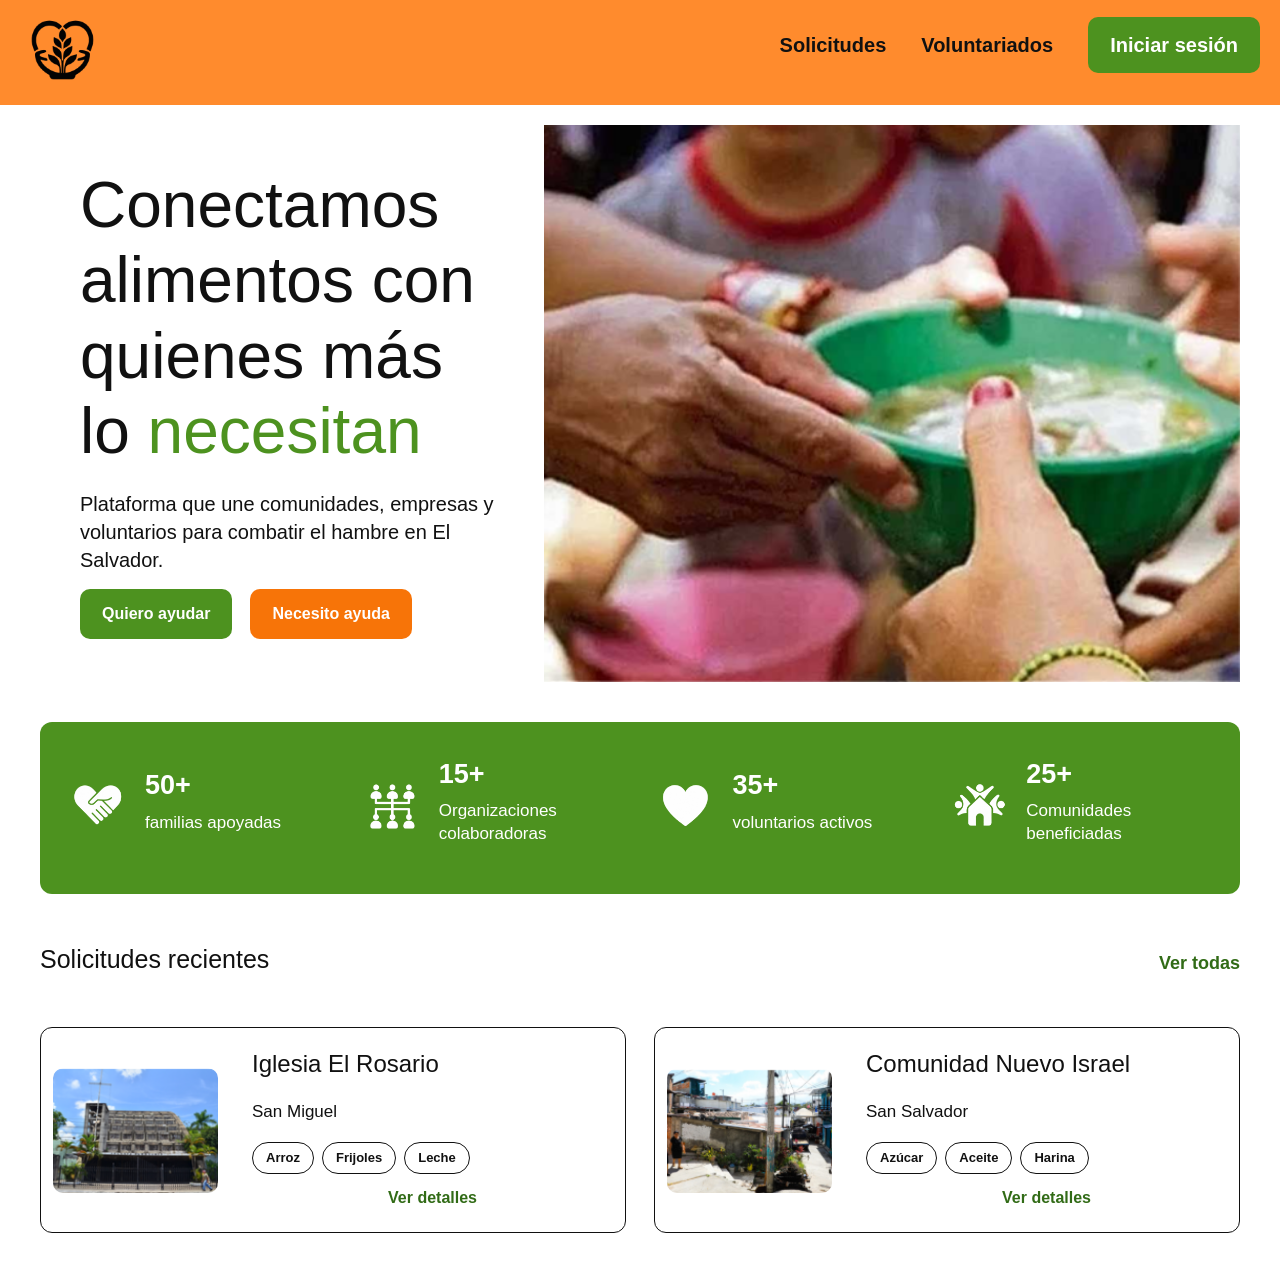
==== commit e16535ea: "Proyecto Fase 1" ====
--- a/Proyecto/index.html
+++ b/Proyecto/index.html
@@ -2,128 +2,149 @@
 <html lang="en">
 <head>
    <meta charset="UTF-8">
-   <meta name="viewport" content="width=device-width, initial-scale=1.0">
-   <title>Home | FeedTogether</title>
-   <link rel="stylesheet" href="CSS/estilo.css">
-   
-   <!--Google fonts links below-->
-   <link rel="preconnect" href="https://fonts.googleapis.com">
-   <link rel="preconnect" href="https://fonts.gstatic.com" crossorigin>
-   <link href="https://fonts.googleapis.com/css2?family=Chau+Philomene+One:ital@0;1&display=swap" rel="stylesheet">
-   <link href="https://fonts.googleapis.com/css2?family=Roboto:ital,wght@0,100..900;1,100..900&display=swap" rel="stylesheet">
-   
-   <!--Bootstrap link below -->
-   <link href="https://cdn.jsdelivr.net/npm/bootstrap@5.3.8/dist/css/bootstrap.min.css" rel="stylesheet" integrity="sha384-sRIl4kxILFvY47J16cr9ZwB07vP4J8+LH7qKQnuqkuIAvNWLzeN8tE5YBujZqJLB" crossorigin="anonymous">
+    <meta name="viewport" content="width=device-width, initial-scale=1.0">
+    <title>FeedTogether</title>
+
+    <!-- Bootstrap -->
+    <link href="https://cdn.jsdelivr.net/npm/bootstrap@5.3.7/dist/css/bootstrap.min.css" rel="stylesheet">
+
+    <!-- CSS -->
+    <link rel="stylesheet" href="CSS/estilo.css">
 </head>
 <body >
-   <header>
-      <div id="logo-container">
-         <a>
-            <img id="logo"src="img/image-removebg-preview.png">
-         </a>
-      </div>
-      
-      <nav id="link">
-         <ul>
-            <li><a class="links" href="solicitudes.html">Solicitudes</a></li>
-            <li><a class="links" href="voluntarios.html">Voluntariados</a></li>
-            <li><a class="links" href="historia de exito.html">Historia de éxito</a></li>
-            <li><a class="links" href="sobre nosotros.html">Sobre nosotros</a></li>
-            <li><a class="links"  id="s5" href="iniciar sesion.html">Iniciar sesión</a></li>
-         </ul>
-      </nav>
-   </header>
-   
-   <br>
-   <br>
-   <div class="contenedordetodo">
-      <div class="contenedor">
-         <div>
-            <h1>Conectamos alimentos con conquienes más lo necesitan</h1>
-         </div>
-         <div>
-         <p>Plataforma que une comunidades, empresas y voluntarios para combatir el hambre en El Salvador.</p>
-         </div>
-         <div class="botones">
-         <a id="b1" href="">Quiero ayudar</a>
-         <a id="b2" href="">Necesito ayuda</a>
-         </div>
-         
-      </div>
+   <!DOCTYPE html>
+<html lang="es">
+<head>
+    <meta charset="UTF-8">
+    <meta name="viewport" content="width=device-width, initial-scale=1.0">
 
-      <div class="contenedor">
-         <div>
-            <img src="img/Screenshot 2026-07-09 100553.png" class="imagen1" >
-         </div>
-      </div>
-   </div>
+    <title>Red de Alimentos</title>
 
-   <nav >
-      <ul class="contenedor2">
-         <li><img src="img/en blanco.png" height="85" width="122"></li>
-         <li><p><b>50+</b></p>
-            <p>Familias apoyadas</p></li>
-         <li><img src="img/en blanco 2.png" height="85" width="122"></li>
-         <li><p><b>15+</b></p>
-            <p>Organizaciones colaboradoras</p></li>
-         <li><img src="img/en blanco 3.png" height="85" width="122"></li>
-         <li><p><b>35+</b></p>
-            <p>Voluntarios activos</p></li>
-         <li><img src="img/en blanco 4.png" height="85" width="122"></li>
-         <li><p><b>25+</b></p>
-            <p>Comunidades beneficiadas</p></li>
-      </ul>
-   </nav>
+    <link rel="stylesheet" href="css/estilos.css">
+</head>
 
-  <section class="solicitudes">
+<body>
 
-  <div class="encabezado-solicitudes">
-    <h2>Solicitudes recientes</h2>
-    <a href="#">Ver todas</a>
-  </div>
+    <header class="header contenedor">
 
-  <div class="lista-solicitudes">
+        <a href="index.html">
+            <img class="logo" src="img/logo.png" alt="Logo">
+        </a>
 
-    <article class="tarjeta-solicitud">
+        <nav>
+            <ul class="menu">
+                <li><a href="solicitudes.html">Solicitudes</a></li>
+                <li><a href="voluntarios.html">Voluntariados</a></li>
+                <li>
+                    <a class="boton boton-verde" href="iniciar-sesion.html">
+                        Iniciar sesión
+                    </a>
+                </li>
+            </ul>
+        </nav>
 
-      <img src="img/iglesia el rosario.png"alt="Iglesia El Rosario">
+    </header>
+    <main>
+        <section class="hero contenedor">
 
-      <div class="contenido-tarjeta">
-        <h3>Iglesia El Rosario</h3>
+            <div class="hero-contenido">
 
-        <p>San Miguel</p>
+                <h1>
+                    Conectamos<br>
+                    alimentos con<br>
+                    quienes más<br>
+                    lo <span>necesitan</span>
+                </h1>
+                
+                <p>Plataforma que une comunidades, empresas y voluntarios para combatir el hambre en El Salvador.</p>
 
-        <div class="etiquetas">
-          <span>Arroz</span>
-          <span>Frijoles</span>
-          <span>Leche</span>
-        </div>
+                <div class="grupo-botones">
+                    <a class="boton boton-verde" href="voluntarios.html">Quiero ayudar</a>
+                    <a class="boton boton-naranja" href="solicitudes.html">Necesito ayuda</a>
+                </div>
+            </div>
 
-        <a href="#" class="ver-detalles">Ver detalles</a>
-      </div>
+            <img class="hero-imagen" src="img/principal.png" alt="Personas compartiendo alimentos">
+        </section>
 
-    </article>
+        <section class="estadisticas contenedor">
 
-    <article class="tarjeta-solicitud">
+            <article class="estadistica">
+                <img src="img/primera 2.png" alt="">
+                <div>
+                    <strong>50+</strong>
+                    <p>familias apoyadas</p>
+                </div>
+            </article>
 
-      <img src="img/comunidad nuevo israel.png" alt="Comunidad Nuevo Israel">
+            <article class="estadistica">
+                <img src="img/segunda 2.png" alt="">
+                <div>
+                    <strong>15+</strong>
+                    <p>Organizaciones colaboradoras</p>
+                </div>
+            </article>
 
-      <div class="contenido-tarjeta">
-        <h3>Comunidad Nuevo Israel</h3>
+            <article class="estadistica">
+                <img src="img/tercera 2.png" alt="">
+                <div>
+                    <strong>35+</strong>
+                    <p>voluntarios activos</p>
+                </div>
+            </article>
 
-        <p>San Salvador</p>
+            <article class="estadistica">
+                <img src="img/cuarta 2.png" alt="">
+                <div>
+                    <strong>25+</strong>
+                    <p>Comunidades beneficiadas</p>
+                </div>
+            </article>
+        </section>
+        
+        <section class="solicitudes contenedor">
+            <div class="titulo-seccion">
+                <h2>Solicitudes recientes</h2>
+                <a href="solicitudes.html">Ver todas</a>
+            </div>
 
-        <div class="etiquetas">
-          <span>Azúcar</span>
-          <span>Aceite</span>
-          <span>Harina</span>
-        </div>
+            <div class="lista-tarjetas">
+                <article class="tarjeta">
+                    <img class="tarjeta-imagen" src="img/iglesi el rosario.png" alt="Iglesia El Rosario">
+                    <div class="tarjeta-contenido">
+                        <h3>Iglesia El Rosario</h3>
+                        <p>San Miguel</p>
+                        <div class="etiquetas">
+                            <span>Arroz</span>
+                            <span>Frijoles</span>
+                            <span>Leche</span>
+                        </div>
+                        <a class="enlace-verde" href="#"> Ver detalles</a>
+                    </div>
+                </article>
 
-        <a href="#" class="ver-detalles">Ver detalles</a>
-      </div>
+                <article class="tarjeta">
+                    <img class="tarjeta-imagen" src="img/comunidad nuevo israel 2.png" alt="Comunidad Nuevo Israel">
+                    <div class="tarjeta-contenido">
+                        <h3>Comunidad Nuevo Israel</h3>
+                        <p>San Salvador</p>
 
-    </article>
+                        <div class="etiquetas">
+                            <span>Azúcar</span>
+                            <span>Aceite</span>
+                            <span>Harina</span>
+                        </div>
+                        <a class="enlace-verde" href="#"> Ver detalles</a>
+                    </div>
+                </article>
+            </div>
+        </section>
+    </main>
 
-  </div>
+    <!-- Bootstrap JS -->
+    <script src="https://cdn.jsdelivr.net/npm/bootstrap@5.3.7/dist/js/bootstrap.bundle.min.js"></script>
 
-</section>
+    <!-- JavaScript -->
+    <script src="javascript/script.js"></script>
+</body>
+</html>
--- a/Proyecto/CSS/estilo.css
+++ b/Proyecto/CSS/estilo.css
@@ -1,169 +1,333 @@
+:root {
+    --verde: #4d921f;
+    --verde-oscuro: #316b16;
+    --naranja: #f77408;
+    --naranja-claro: #ff8b2d;
+    --blanco: #ffffff;
+    --negro: #111111;
+    --radio: 12px;
+    --ancho: 1200px;
+}
+
 * {
-  margin: 0;
-  padding: 0;
-  box-sizing: border-box;
-}
-
-header{
-  position: sticky;
-  top: 0;
-  z-index: 1000;
-  display: flex;
-  background: #fd9a49;
-  flex-direction: row;
-  justify-content: right;
-  padding: 2px;
-}
-
-#logo-container{
-  place-items: initial;
-}
-
-img,
-picture,
-video {
-  max-width: 100%;
-}
-
-div{
-  display: flex;
-}
-nav ul{
-  display: flex;
-  align-items: center;
-  list-style: none;
-  gap: 30px;
-  margin: 35px;
-  padding: 0;
-}
-nav ul li{
-  list-style: none;
-}
-nav ul li a{
-  text-decoration: none;
-  color: black;
-  font-weight: bold;
-  font-size: 18px;
-}
- 
- #logo{
-  display: flex;
-  cursor: pointer;
- }
-
-#s5{
-  background-color: #5fa640;
-  color: white;
-  text-decoration: none;
-  padding: 12px 20px;
-  border-radius: 10px;
-  font-size: 18px;
-  font-weight: bold;
-}
- 
-#s5:hover{
-  transform: scale(1.1);
-}
-
-.imagen1{
-  width: 200px;
-  margin-left: 15px;
-  width: 45vw;
-  height: auto;
-}
-.contenedor{
+    box-sizing: border-box;
+    margin: 0;
+    padding: 0;
+}
+
+body {
+    color: var(--negro);
+    background: var(--blanco);
+    font-family: Arial, Helvetica, sans-serif;
+}
+
+img {
+    display: block;
+    max-width: 100%;
+}
+
+a {
+    color: inherit;
+    text-decoration: none;
+}
+
+ul {
+    list-style: none;
+}
+
+.contenedor {
+    width: min(100% - 40px, var(--ancho));
+    margin-inline: auto;
+}
+
+.boton {
+    display: inline-block;
+    padding: 13px 22px;
+    color: var(--blanco);
+    font-weight: bold;
+    text-align: center;
+    border-radius: 10px;
+    transition: 0.2s;
+}
+
+.boton:hover {
+    filter: brightness(0.9);
+    transform: translateY(-2px);
+}
+
+.boton-verde {
+    background: var(--verde);
+}
+
+.boton-naranja {
+    background: var(--naranja);
+}
+
+.enlace-verde,
+.titulo-seccion a {
+    color: var(--verde-oscuro);
+    font-weight: bold;
+}
+
+.enlace-verde:hover,
+.titulo-seccion a:hover {
+    text-decoration: underline;
+}
+
+.header,
+.menu,
+.grupo-botones,
+.titulo-seccion,
+.estadistica {
+    display: flex;
+    align-items: center;
+}
+
+.header {
+    width: 100%;
+    min-height: 105px;
+    padding: 10px 20px;
+    justify-content: space-between;
+    background: var(--naranja-claro);
+}
+
+.logo {
+    width: 85px;
+}
+
+.menu {
+    gap: 35px;
+}
+
+.menu a {
+    font-size: 20px;
+    font-weight: bold;
+}
+
+.menu .boton {
+    color: var(--blanco);
+}
+
+
+.hero {
+    min-height: 450px;
+    margin-block: 20px 40px;
+    display: grid;
+    grid-template-columns: 42% 58%;
+}
+
+.hero-contenido {
+    padding: 20px 40px;
     display: flex;
     flex-direction: column;
-    align-items: flex-start;
-    gap: 2px;
-    max-width: 600px;
-}
-
-.contenedor p, .botones a{
-  font-family: "Roboto", sans-serif;
-  font-optical-sizing: auto;
-  font-weight: 400;
-  font-style: normal;
-  font-size: 1.3rem;
-  padding-left: 70px;
-  padding-right: 70px;
-}
-
-.contenedor h1{
-  font-family: "Chau Philomene One", sans-serif;
-  font-weight: 400;
-  font-style: normal;
-  font-size: 3rem;
-  text-align: center;
-  padding-left: 70px;
-  padding-right: 70px;
-  margin-top: 0;
-}
-
-.botones{
-  display: flex;
-  gap: 20px;
-  justify-content: center;
-  align-items: center;
-  margin-top: 30px;
-  width: 100%;
-}
-
-#b1{
-  background-color: #5fa640;
-  color: white;
-  text-decoration: none;
-  padding: 12px 20px;
-  border-radius: 10px;
-  font-size:  1.3rem;
-  font-weight: bold;
-  display: block;
- 
-}
-#b2{
-  background-color: #fd9a49;
-  color: white;
-  text-decoration: none;
-  padding: 12px 20px;
-  border-radius: 10px;
-  font-size: 1.3rem;
-  font-weight: bold;
-  display: block;
-}
-
-.contenedor2{
-  width: 90%;
-  max-width: 1500px;
-  margin: 50px auto;
-  background-color: #4f941f;
-  border-radius: 18px;
-  grid-template-columns: repeat(4, minmax(0, 1fr));
-  gap: 30px;
-  overflow: hidden;
-  font-family: "Roboto", sans-serif;
-  font-optical-sizing: auto;
-  font-weight: 400;
-  font-style: normal;
-  font-size: 1.3rem;
-}
-.contenedor2 p{
-  color: white;
-}
-
-.contenedor{
+    justify-content: center;
+}
+
+.hero h1 {
+    margin-bottom: 20px;
+    font-size: clamp(42px, 5vw, 65px);
+    line-height: 1.18;
+}
+
+.hero h1 span {
+    color: var(--verde);
+}
+
+.hero p {
+    max-width: 430px;
+    margin-bottom: 15px;
+    font-size: 20px;
+    line-height: 1.4;
+}
+
+.grupo-botones {
+    gap: 18px;
+    flex-wrap: wrap;
+}
+
+.hero-imagen {
+    width: 100%;
+    height: 100%;
+    min-height: 430px;
+    object-fit: cover;
+}
+
+.estadisticas {
+    margin-bottom: 50px;
+    padding: 32px 25px;
+    display: grid;
+    grid-template-columns: repeat(4, 1fr);
+    gap: 25px;
+    color: var(--blanco);
+    background: var(--verde);
+    border-radius: var(--radio);
+}
+
+.estadistica {
+    gap: 15px;
+}
+
+.estadistica img {
+    width: 65px;
+    height: 65px;
+    object-fit: contain;
+}
+
+.estadistica strong {
+    display: block;
+    margin-bottom: 6px;
+    font-size: 27px;
+}
+
+.estadistica p {
+    font-size: 17px;
+    line-height: 1.35;
+}
+
+.solicitudes {
+    margin-bottom: 50px;
+}
+
+.titulo-seccion {
+    margin-bottom: 45px;
+    justify-content: space-between;
+}
+
+.titulo-seccion h2 {
+    font-size: 25px;
+}
+
+.titulo-seccion a {
+    font-size: 18px;
+}
+
+.lista-tarjetas {
+    display: grid;
+    grid-template-columns: repeat(2, 1fr);
+    gap: 28px;
+}
+
+.tarjeta {
+    min-height: 195px;
+    padding: 22px 12px;
+    display: grid;
+    grid-template-columns: 165px 1fr;
+    align-items: center;
+    gap: 34px;
+    border: 1.5px solid var(--negro);
+    border-radius: var(--radio);
+}
+
+.tarjeta-imagen {
+    width: 165px;
+    height: 125px;
+    object-fit: cover;
+    border-radius: 10px;
+}
+
+.tarjeta-contenido h3 {
+    margin-bottom: 20px;
+    font-size: 24px;
+}
+
+.tarjeta-contenido > p {
+    margin-bottom: 18px;
+    font-size: 17px;
+}
+
+.etiquetas {
+    margin-bottom: 12px;
     display: flex;
     flex-wrap: wrap;
-    gap: 20px;
-}
-
-.tarjeta{
-    width: 500px;
-    border: 2px solid black;
-    border-radius: 15px;
-    padding: 20px;
-}
-
-.oculta{
-    display: none;
-}
-
+    gap: 8px;
+}
+
+.etiquetas span {
+    padding: 5px 13px;
+    font-size: 13px;
+    font-weight: bold;
+    border: 1.5px solid var(--negro);
+    border-radius: 20px;
+}
+
+.tarjeta .enlace-verde {
+    display: block;
+    text-align: center;
+}
+
+
+/* =========================
+   RESPONSIVE
+========================= */
+
+@media (max-width: 900px) {
+
+    .hero {
+        grid-template-columns: 1fr 1fr;
+    }
+
+    .estadisticas {
+        grid-template-columns: repeat(2, 1fr);
+    }
+
+    .lista-tarjetas {
+        grid-template-columns: 1fr;
+    }
+}
+
+
+@media (max-width: 650px) {
+
+    .header,
+    .menu {
+        flex-direction: column;
+    }
+
+    .header {
+        gap: 20px;
+    }
+
+    .menu {
+        gap: 18px;
+    }
+
+    .hero {
+        grid-template-columns: 1fr;
+    }
+
+    .hero-contenido {
+        padding: 20px 0 30px;
+        text-align: center;
+    }
+
+    .hero p {
+        margin-inline: auto;
+    }
+
+    .grupo-botones {
+        justify-content: center;
+    }
+
+    .estadisticas {
+        grid-template-columns: 1fr;
+    }
+
+    .tarjeta {
+        grid-template-columns: 1fr;
+        gap: 20px;
+        padding: 18px;
+    }
+
+    .tarjeta-imagen {
+        width: 100%;
+        height: 190px;
+    }
+
+    .tarjeta-contenido {
+        text-align: center;
+    }
+
+    .etiquetas {
+        justify-content: center;
+    }
+}
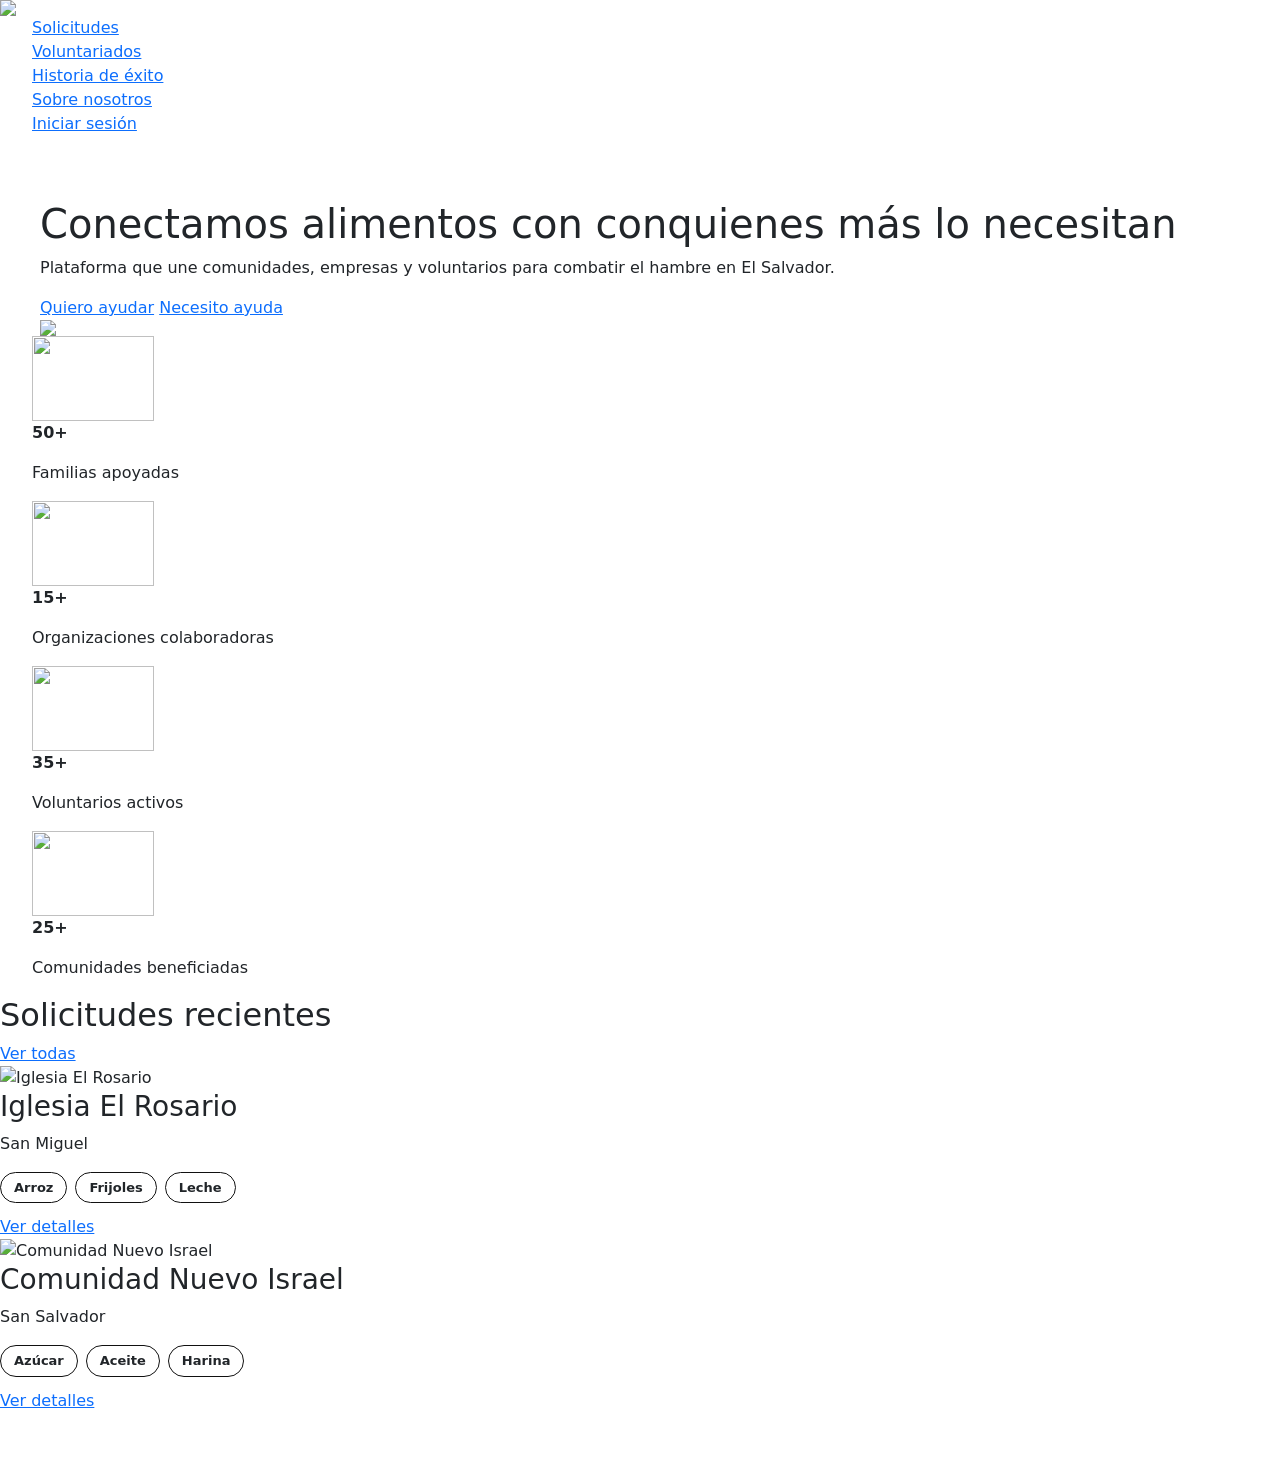
==== commit f15fc7a2: "Merge branch 'main' into sof" ====
--- a/Proyecto/index.html
+++ b/Proyecto/index.html
@@ -2,149 +2,128 @@
 <html lang="en">
 <head>
    <meta charset="UTF-8">
-    <meta name="viewport" content="width=device-width, initial-scale=1.0">
-    <title>FeedTogether</title>
-
-    <!-- Bootstrap -->
-    <link href="https://cdn.jsdelivr.net/npm/bootstrap@5.3.7/dist/css/bootstrap.min.css" rel="stylesheet">
-
-    <!-- CSS -->
-    <link rel="stylesheet" href="CSS/estilo.css">
+   <meta name="viewport" content="width=device-width, initial-scale=1.0">
+   <title>Home | FeedTogether</title>
+   <link rel="stylesheet" href="CSS/estilo.css">
+   
+   <!--Google fonts links below-->
+   <link rel="preconnect" href="https://fonts.googleapis.com">
+   <link rel="preconnect" href="https://fonts.gstatic.com" crossorigin>
+   <link href="https://fonts.googleapis.com/css2?family=Chau+Philomene+One:ital@0;1&display=swap" rel="stylesheet">
+   <link href="https://fonts.googleapis.com/css2?family=Roboto:ital,wght@0,100..900;1,100..900&display=swap" rel="stylesheet">
+   
+   <!--Bootstrap link below -->
+   <link href="https://cdn.jsdelivr.net/npm/bootstrap@5.3.8/dist/css/bootstrap.min.css" rel="stylesheet" integrity="sha384-sRIl4kxILFvY47J16cr9ZwB07vP4J8+LH7qKQnuqkuIAvNWLzeN8tE5YBujZqJLB" crossorigin="anonymous">
 </head>
 <body >
-   <!DOCTYPE html>
-<html lang="es">
-<head>
-    <meta charset="UTF-8">
-    <meta name="viewport" content="width=device-width, initial-scale=1.0">
+   <header>
+      <div id="logo-container">
+         <a>
+            <img id="logo"src="img/image-removebg-preview.png">
+         </a>
+      </div>
+      
+      <nav id="link">
+         <ul>
+            <li><a class="links" href="solicitudes.html">Solicitudes</a></li>
+            <li><a class="links" href="voluntarios.html">Voluntariados</a></li>
+            <li><a class="links" href="historia de exito.html">Historia de éxito</a></li>
+            <li><a class="links" href="sobre nosotros.html">Sobre nosotros</a></li>
+            <li><a class="links"  id="s5" href="iniciar sesion.html">Iniciar sesión</a></li>
+         </ul>
+      </nav>
+   </header>
+   
+   <br>
+   <br>
+   <div class="contenedordetodo">
+      <div class="contenedor">
+         <div>
+            <h1>Conectamos alimentos con conquienes más lo necesitan</h1>
+         </div>
+         <div>
+         <p>Plataforma que une comunidades, empresas y voluntarios para combatir el hambre en El Salvador.</p>
+         </div>
+         <div class="botones">
+         <a id="b1" href="">Quiero ayudar</a>
+         <a id="b2" href="">Necesito ayuda</a>
+         </div>
+         
+      </div>
 
-    <title>Red de Alimentos</title>
+      <div class="contenedor">
+         <div>
+            <img src="img/Screenshot 2026-07-09 100553.png" class="imagen1" >
+         </div>
+      </div>
+   </div>
 
-    <link rel="stylesheet" href="css/estilos.css">
-</head>
+   <nav >
+      <ul class="contenedor2">
+         <li><img src="img/en blanco.png" height="85" width="122"></li>
+         <li><p><b>50+</b></p>
+            <p>Familias apoyadas</p></li>
+         <li><img src="img/en blanco 2.png" height="85" width="122"></li>
+         <li><p><b>15+</b></p>
+            <p>Organizaciones colaboradoras</p></li>
+         <li><img src="img/en blanco 3.png" height="85" width="122"></li>
+         <li><p><b>35+</b></p>
+            <p>Voluntarios activos</p></li>
+         <li><img src="img/en blanco 4.png" height="85" width="122"></li>
+         <li><p><b>25+</b></p>
+            <p>Comunidades beneficiadas</p></li>
+      </ul>
+   </nav>
 
-<body>
+  <section class="solicitudes">
 
-    <header class="header contenedor">
+  <div class="encabezado-solicitudes">
+    <h2>Solicitudes recientes</h2>
+    <a href="#">Ver todas</a>
+  </div>
 
-        <a href="index.html">
-            <img class="logo" src="img/logo.png" alt="Logo">
-        </a>
+  <div class="lista-solicitudes">
 
-        <nav>
-            <ul class="menu">
-                <li><a href="solicitudes.html">Solicitudes</a></li>
-                <li><a href="voluntarios.html">Voluntariados</a></li>
-                <li>
-                    <a class="boton boton-verde" href="iniciar-sesion.html">
-                        Iniciar sesión
-                    </a>
-                </li>
-            </ul>
-        </nav>
+    <article class="tarjeta-solicitud">
 
-    </header>
-    <main>
-        <section class="hero contenedor">
+      <img src="img/iglesia el rosario.png"alt="Iglesia El Rosario">
 
-            <div class="hero-contenido">
+      <div class="contenido-tarjeta">
+        <h3>Iglesia El Rosario</h3>
 
-                <h1>
-                    Conectamos<br>
-                    alimentos con<br>
-                    quienes más<br>
-                    lo <span>necesitan</span>
-                </h1>
-                
-                <p>Plataforma que une comunidades, empresas y voluntarios para combatir el hambre en El Salvador.</p>
+        <p>San Miguel</p>
 
-                <div class="grupo-botones">
-                    <a class="boton boton-verde" href="voluntarios.html">Quiero ayudar</a>
-                    <a class="boton boton-naranja" href="solicitudes.html">Necesito ayuda</a>
-                </div>
-            </div>
+        <div class="etiquetas">
+          <span>Arroz</span>
+          <span>Frijoles</span>
+          <span>Leche</span>
+        </div>
 
-            <img class="hero-imagen" src="img/principal.png" alt="Personas compartiendo alimentos">
-        </section>
+        <a href="#" class="ver-detalles">Ver detalles</a>
+      </div>
 
-        <section class="estadisticas contenedor">
+    </article>
 
-            <article class="estadistica">
-                <img src="img/primera 2.png" alt="">
-                <div>
-                    <strong>50+</strong>
-                    <p>familias apoyadas</p>
-                </div>
-            </article>
+    <article class="tarjeta-solicitud">
 
-            <article class="estadistica">
-                <img src="img/segunda 2.png" alt="">
-                <div>
-                    <strong>15+</strong>
-                    <p>Organizaciones colaboradoras</p>
-                </div>
-            </article>
+      <img src="img/comunidad nuevo israel.png" alt="Comunidad Nuevo Israel">
 
-            <article class="estadistica">
-                <img src="img/tercera 2.png" alt="">
-                <div>
-                    <strong>35+</strong>
-                    <p>voluntarios activos</p>
-                </div>
-            </article>
+      <div class="contenido-tarjeta">
+        <h3>Comunidad Nuevo Israel</h3>
 
-            <article class="estadistica">
-                <img src="img/cuarta 2.png" alt="">
-                <div>
-                    <strong>25+</strong>
-                    <p>Comunidades beneficiadas</p>
-                </div>
-            </article>
-        </section>
-        
-        <section class="solicitudes contenedor">
-            <div class="titulo-seccion">
-                <h2>Solicitudes recientes</h2>
-                <a href="solicitudes.html">Ver todas</a>
-            </div>
+        <p>San Salvador</p>
 
-            <div class="lista-tarjetas">
-                <article class="tarjeta">
-                    <img class="tarjeta-imagen" src="img/iglesi el rosario.png" alt="Iglesia El Rosario">
-                    <div class="tarjeta-contenido">
-                        <h3>Iglesia El Rosario</h3>
-                        <p>San Miguel</p>
-                        <div class="etiquetas">
-                            <span>Arroz</span>
-                            <span>Frijoles</span>
-                            <span>Leche</span>
-                        </div>
-                        <a class="enlace-verde" href="#"> Ver detalles</a>
-                    </div>
-                </article>
+        <div class="etiquetas">
+          <span>Azúcar</span>
+          <span>Aceite</span>
+          <span>Harina</span>
+        </div>
 
-                <article class="tarjeta">
-                    <img class="tarjeta-imagen" src="img/comunidad nuevo israel 2.png" alt="Comunidad Nuevo Israel">
-                    <div class="tarjeta-contenido">
-                        <h3>Comunidad Nuevo Israel</h3>
-                        <p>San Salvador</p>
+        <a href="#" class="ver-detalles">Ver detalles</a>
+      </div>
 
-                        <div class="etiquetas">
-                            <span>Azúcar</span>
-                            <span>Aceite</span>
-                            <span>Harina</span>
-                        </div>
-                        <a class="enlace-verde" href="#"> Ver detalles</a>
-                    </div>
-                </article>
-            </div>
-        </section>
-    </main>
+    </article>
 
-    <!-- Bootstrap JS -->
-    <script src="https://cdn.jsdelivr.net/npm/bootstrap@5.3.7/dist/js/bootstrap.bundle.min.js"></script>
+  </div>
 
-    <!-- JavaScript -->
-    <script src="javascript/script.js"></script>
-</body>
-</html>+</section>
